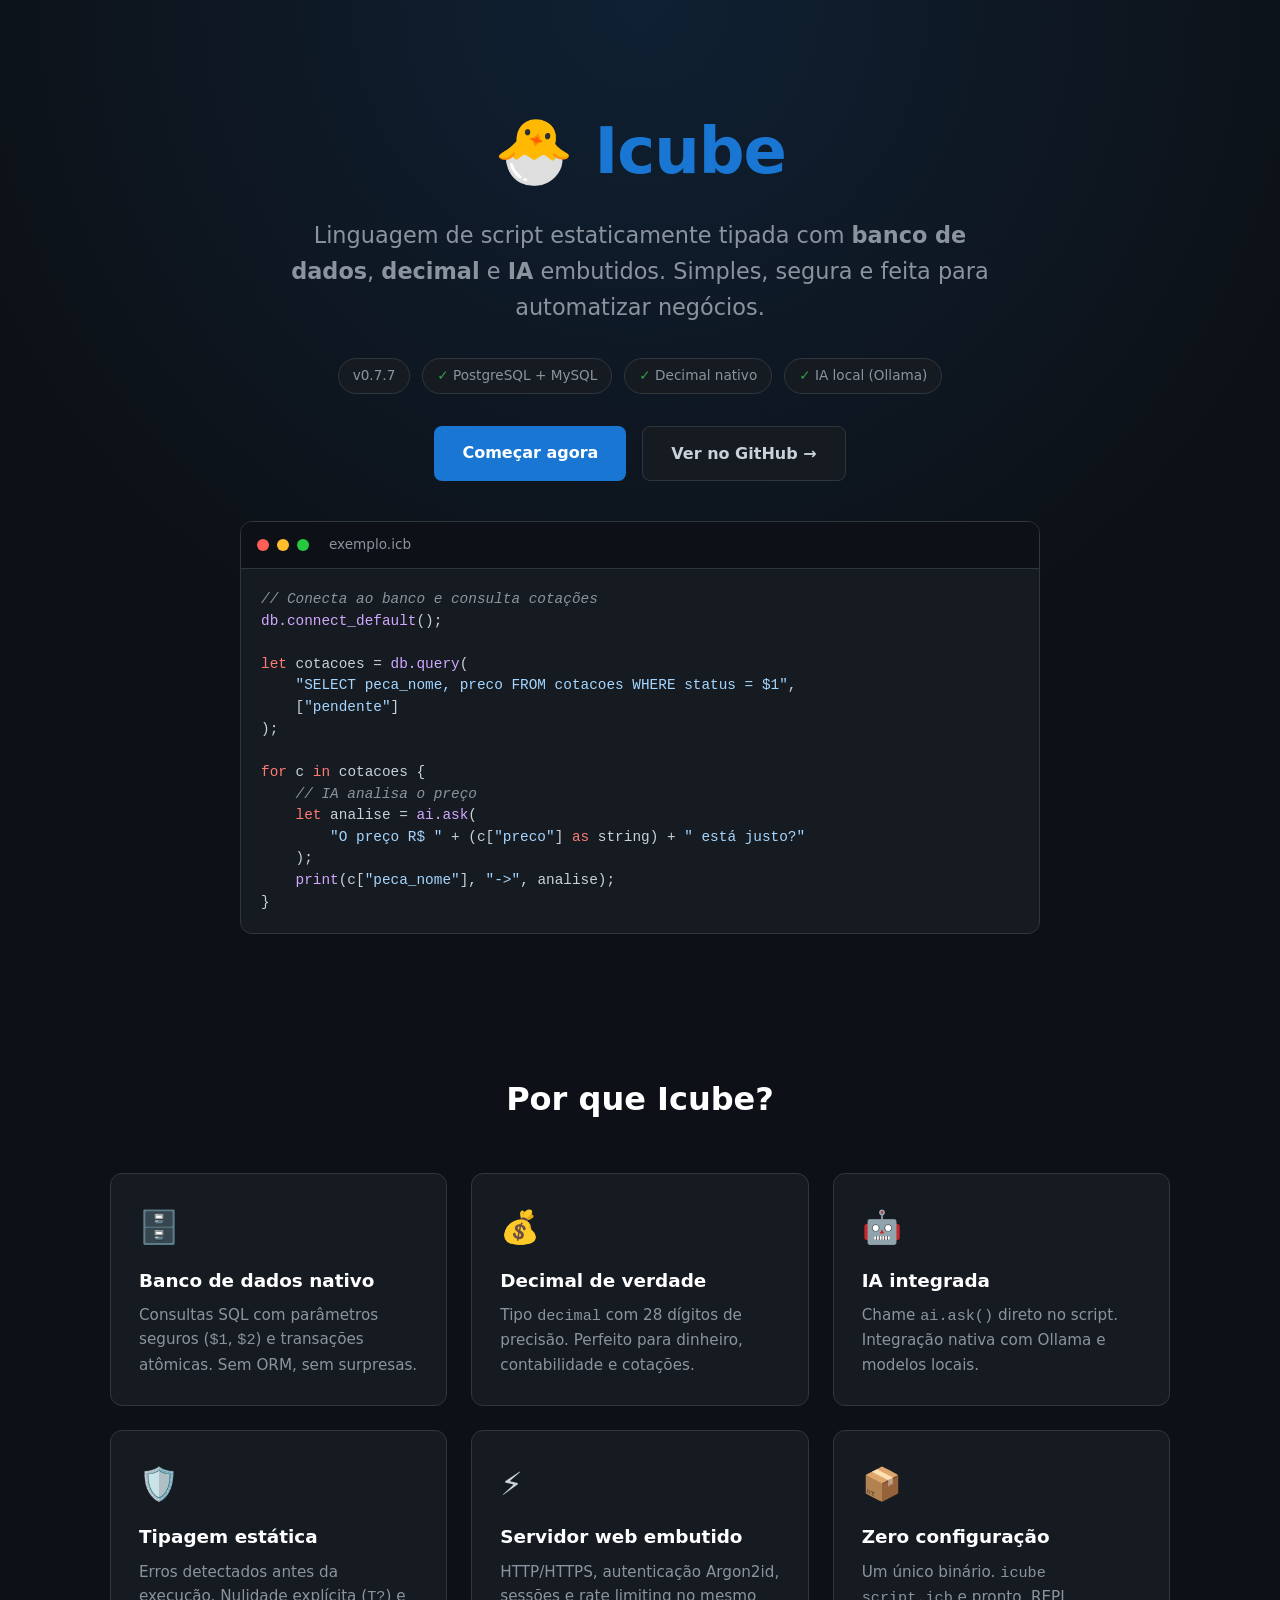
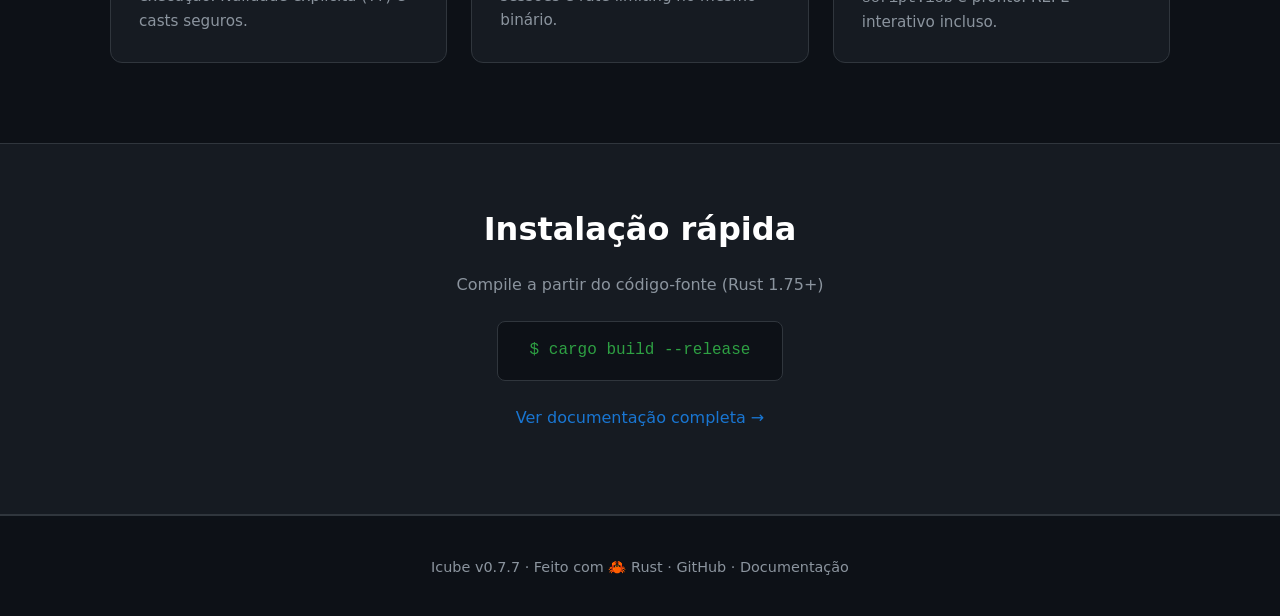
==== site/index.html @ 0ce7e650 "Primeira versão do Icube v0.7.7" ====
<!DOCTYPE html>
<html lang="pt-BR">
<head>
    <meta charset="UTF-8">
    <meta name="viewport" content="width=device-width, initial-scale=1.0">
    <title>Icube — Linguagem de script com banco de dados e IA</title>
    <meta name="description" content="Icube é uma linguagem de script estaticamente tipada com banco de dados, decimal e IA embutidos. Simples, segura e feita para automatizar negócios.">
    <style>
        :root {
            --primary: #1976d2;
            --primary-dark: #1565c0;
            --bg: #0d1117;
            --bg-card: #161b22;
            --text: #c9d1d9;
            --text-muted: #8b949e;
            --border: #30363d;
            --success: #2ea043;
        }
        * { margin: 0; padding: 0; box-sizing: border-box; }
        body {
            font-family: -apple-system, BlinkMacSystemFont, 'Segoe UI', system-ui, sans-serif;
            background: var(--bg);
            color: var(--text);
            line-height: 1.6;
        }
        a { color: var(--primary); text-decoration: none; }
        a:hover { text-decoration: underline; }

        .container { max-width: 1100px; margin: 0 auto; padding: 0 20px; }

        /* Hero */
        .hero {
            text-align: center;
            padding: 100px 20px 60px;
            background: radial-gradient(circle at 50% 0%, rgba(25, 118, 210, 0.15) 0%, transparent 60%);
        }
        .hero h1 {
            font-size: clamp(2.5rem, 6vw, 4rem);
            color: #fff;
            margin-bottom: 16px;
            letter-spacing: -1px;
        }
        .hero h1 span { color: var(--primary); }
        .hero .tagline {
            font-size: clamp(1.1rem, 2.5vw, 1.4rem);
            color: var(--text-muted);
            max-width: 700px;
            margin: 0 auto 32px;
        }
        .badges { display: flex; gap: 12px; justify-content: center; flex-wrap: wrap; margin-bottom: 32px; }
        .badge {
            background: var(--bg-card);
            border: 1px solid var(--border);
            padding: 6px 14px;
            border-radius: 20px;
            font-size: 0.85rem;
            color: var(--text-muted);
        }
        .badge strong { color: var(--success); }
        .cta-buttons { display: flex; gap: 16px; justify-content: center; flex-wrap: wrap; }
        .btn {
            display: inline-block;
            padding: 14px 28px;
            border-radius: 8px;
            font-weight: 600;
            font-size: 1rem;
            transition: transform 0.15s, background 0.15s;
        }
        .btn:hover { transform: translateY(-2px); text-decoration: none; }
        .btn-primary { background: var(--primary); color: #fff; }
        .btn-primary:hover { background: var(--primary-dark); }
        .btn-secondary { background: var(--bg-card); color: var(--text); border: 1px solid var(--border); }
        .btn-secondary:hover { background: #21262d; }

        /* Code block */
        .code-demo {
            max-width: 800px;
            margin: 40px auto 0;
            background: var(--bg-card);
            border: 1px solid var(--border);
            border-radius: 12px;
            overflow: hidden;
            text-align: left;
        }
        .code-header {
            display: flex;
            align-items: center;
            gap: 8px;
            padding: 12px 16px;
            background: #0d1117;
            border-bottom: 1px solid var(--border);
            font-size: 0.85rem;
            color: var(--text-muted);
        }
        .dot { width: 12px; height: 12px; border-radius: 50%; }
        .dot.red { background: #ff5f56; }
        .dot.yellow { background: #ffbd2e; }
        .dot.green { background: #27c93f; }
        pre {
            padding: 20px;
            overflow-x: auto;
            font-family: 'Consolas', 'Monaco', monospace;
            font-size: 0.9rem;
            line-height: 1.5;
        }
        .kw { color: #ff7b72; }
        .str { color: #a5d6ff; }
        .fn { color: #d2a8ff; }
        .num { color: #79c0ff; }
        .cm { color: #8b949e; font-style: italic; }

        /* Features */
        .features { padding: 80px 20px; }
        .features h2 { text-align: center; font-size: 2rem; color: #fff; margin-bottom: 48px; }
        .grid { display: grid; grid-template-columns: repeat(auto-fit, minmax(280px, 1fr)); gap: 24px; }
        .card {
            background: var(--bg-card);
            border: 1px solid var(--border);
            border-radius: 12px;
            padding: 28px;
            transition: border-color 0.2s;
        }
        .card:hover { border-color: var(--primary); }
        .card .icon { font-size: 2rem; margin-bottom: 12px; }
        .card h3 { color: #fff; font-size: 1.15rem; margin-bottom: 8px; }
        .card p { color: var(--text-muted); font-size: 0.95rem; }

        /* Install */
        .install { padding: 60px 20px; text-align: center; background: var(--bg-card); border-top: 1px solid var(--border); border-bottom: 1px solid var(--border); }
        .install h2 { font-size: 2rem; color: #fff; margin-bottom: 16px; }
        .install p { color: var(--text-muted); margin-bottom: 24px; }
        .install-code {
            display: inline-block;
            background: var(--bg);
            border: 1px solid var(--border);
            border-radius: 8px;
            padding: 16px 32px;
            font-family: 'Consolas', monospace;
            font-size: 1rem;
            color: var(--success);
        }

        /* Footer */
        footer {
            padding: 40px 20px;
            text-align: center;
            color: var(--text-muted);
            font-size: 0.9rem;
            border-top: 1px solid var(--border);
        }
        footer a { color: var(--text-muted); }
        footer a:hover { color: var(--primary); }
    </style>
</head>
<body>

    <!-- HERO -->
    <section class="hero">
        <div class="container">
            <h1>🐣 <span>Icube</span></h1>
            <p class="tagline">
                Linguagem de script estaticamente tipada com <strong>banco de dados</strong>, 
                <strong>decimal</strong> e <strong>IA</strong> embutidos.
                Simples, segura e feita para automatizar negócios.
            </p>
            <div class="badges">
                <span class="badge">v0.7.7</span>
                <span class="badge"><strong>✓</strong> PostgreSQL + MySQL</span>
                <span class="badge"><strong>✓</strong> Decimal nativo</span>
                <span class="badge"><strong>✓</strong> IA local (Ollama)</span>
            </div>
            <div class="cta-buttons">
                <a href="#instalacao" class="btn btn-primary">Começar agora</a>
                <a href="https://github.com/SEU_USUARIO/icube" class="btn btn-secondary" target="_blank" rel="noopener">Ver no GitHub →</a>
            </div>

            <!-- Demo de código -->
            <div class="code-demo">
                <div class="code-header">
                    <span class="dot red"></span>
                    <span class="dot yellow"></span>
                    <span class="dot green"></span>
                    <span style="margin-left: 12px;">exemplo.icb</span>
                </div>
                <pre><code><span class="cm">// Conecta ao banco e consulta cotações</span>
<span class="fn">db.connect_default</span>();

<span class="kw">let</span> cotacoes = <span class="fn">db.query</span>(
    <span class="str">"SELECT peca_nome, preco FROM cotacoes WHERE status = $1"</span>,
    [<span class="str">"pendente"</span>]
);

<span class="kw">for</span> c <span class="kw">in</span> cotacoes {
    <span class="cm">// IA analisa o preço</span>
    <span class="kw">let</span> analise = <span class="fn">ai.ask</span>(
        <span class="str">"O preço R$ "</span> + (c[<span class="str">"preco"</span>] <span class="kw">as</span> string) + <span class="str">" está justo?"</span>
    );
    <span class="fn">print</span>(c[<span class="str">"peca_nome"</span>], <span class="str">"-&gt;"</span>, analise);
}</code></pre>
            </div>
        </div>
    </section>

    <!-- FEATURES -->
    <section class="features">
        <div class="container">
            <h2>Por que Icube?</h2>
            <div class="grid">
                <div class="card">
                    <div class="icon">🗄️</div>
                    <h3>Banco de dados nativo</h3>
                    <p>Consultas SQL com parâmetros seguros (<code>$1</code>, <code>$2</code>) e transações atômicas. Sem ORM, sem surpresas.</p>
                </div>
                <div class="card">
                    <div class="icon">💰</div>
                    <h3>Decimal de verdade</h3>
                    <p>Tipo <code>decimal</code> com 28 dígitos de precisão. Perfeito para dinheiro, contabilidade e cotações.</p>
                </div>
                <div class="card">
                    <div class="icon">🤖</div>
                    <h3>IA integrada</h3>
                    <p>Chame <code>ai.ask()</code> direto no script. Integração nativa com Ollama e modelos locais.</p>
                </div>
                <div class="card">
                    <div class="icon">🛡️</div>
                    <h3>Tipagem estática</h3>
                    <p>Erros detectados antes da execução. Nulidade explícita (<code>T?</code>) e casts seguros.</p>
                </div>
                <div class="card">
                    <div class="icon">⚡</div>
                    <h3>Servidor web embutido</h3>
                    <p>HTTP/HTTPS, autenticação Argon2id, sessões e rate limiting no mesmo binário.</p>
                </div>
                <div class="card">
                    <div class="icon">📦</div>
                    <h3>Zero configuração</h3>
                    <p>Um único binário. <code>icube script.icb</code> e pronto. REPL interativo incluso.</p>
                </div>
            </div>
        </div>
    </section>

    <!-- INSTALAÇÃO -->
    <section class="install" id="instalacao">
        <div class="container">
            <h2>Instalação rápida</h2>
            <p>Compile a partir do código-fonte (Rust 1.75+)</p>
            <div class="install-code">$ cargo build --release</div>
            <p style="margin-top: 24px;">
                <a href="https://github.com/SEU_USUARIO/icube#readme" target="_blank" rel="noopener">Ver documentação completa →</a>
            </p>
        </div>
    </section>

    <!-- FOOTER -->
    <footer>
        <div class="container">
            <p>
                Icube v0.7.7 · Feito com 🦀 Rust ·
                <a href="https://github.com/SEU_USUARIO/icube" target="_blank" rel="noopener">GitHub</a> ·
                <a href="https://github.com/SEU_USUARIO/icube/blob/main/DOCS.md" target="_blank" rel="noopener">Documentação</a>
            </p>
        </div>
    </footer>

</body>
</html>
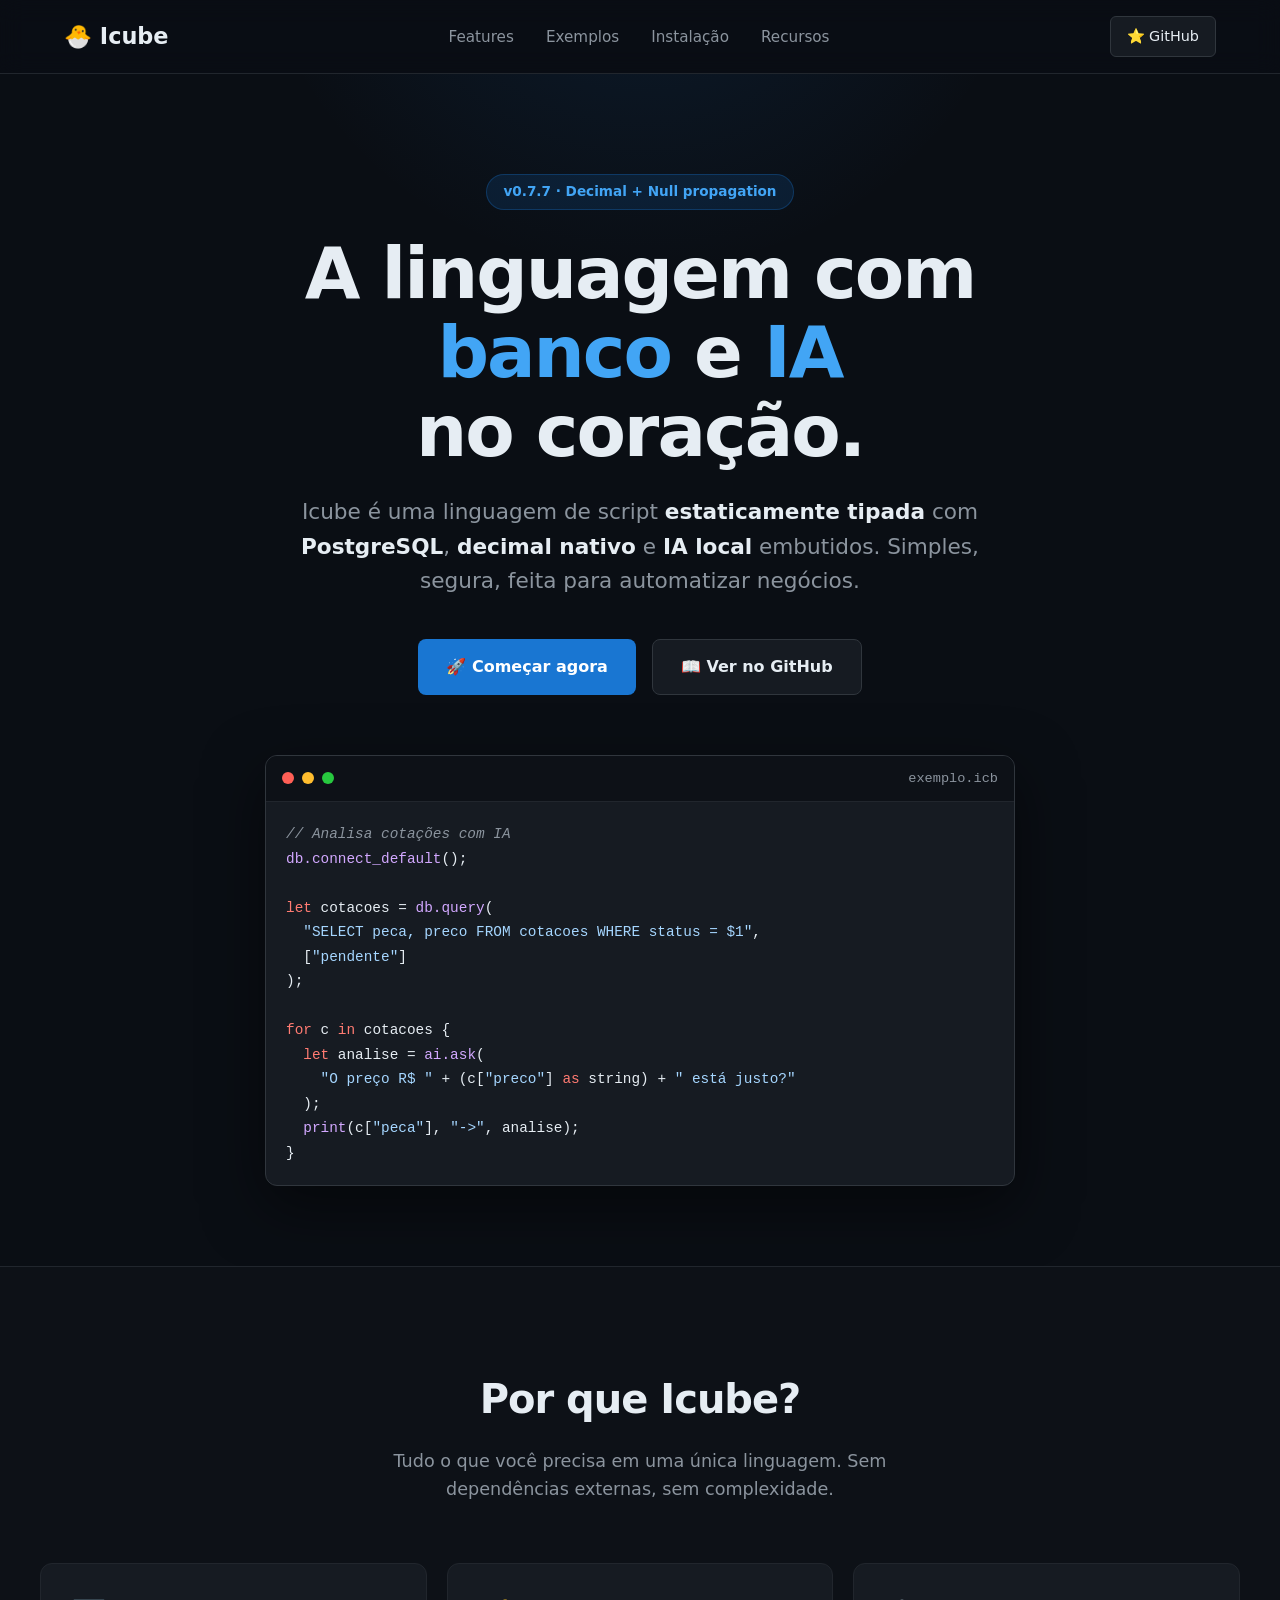
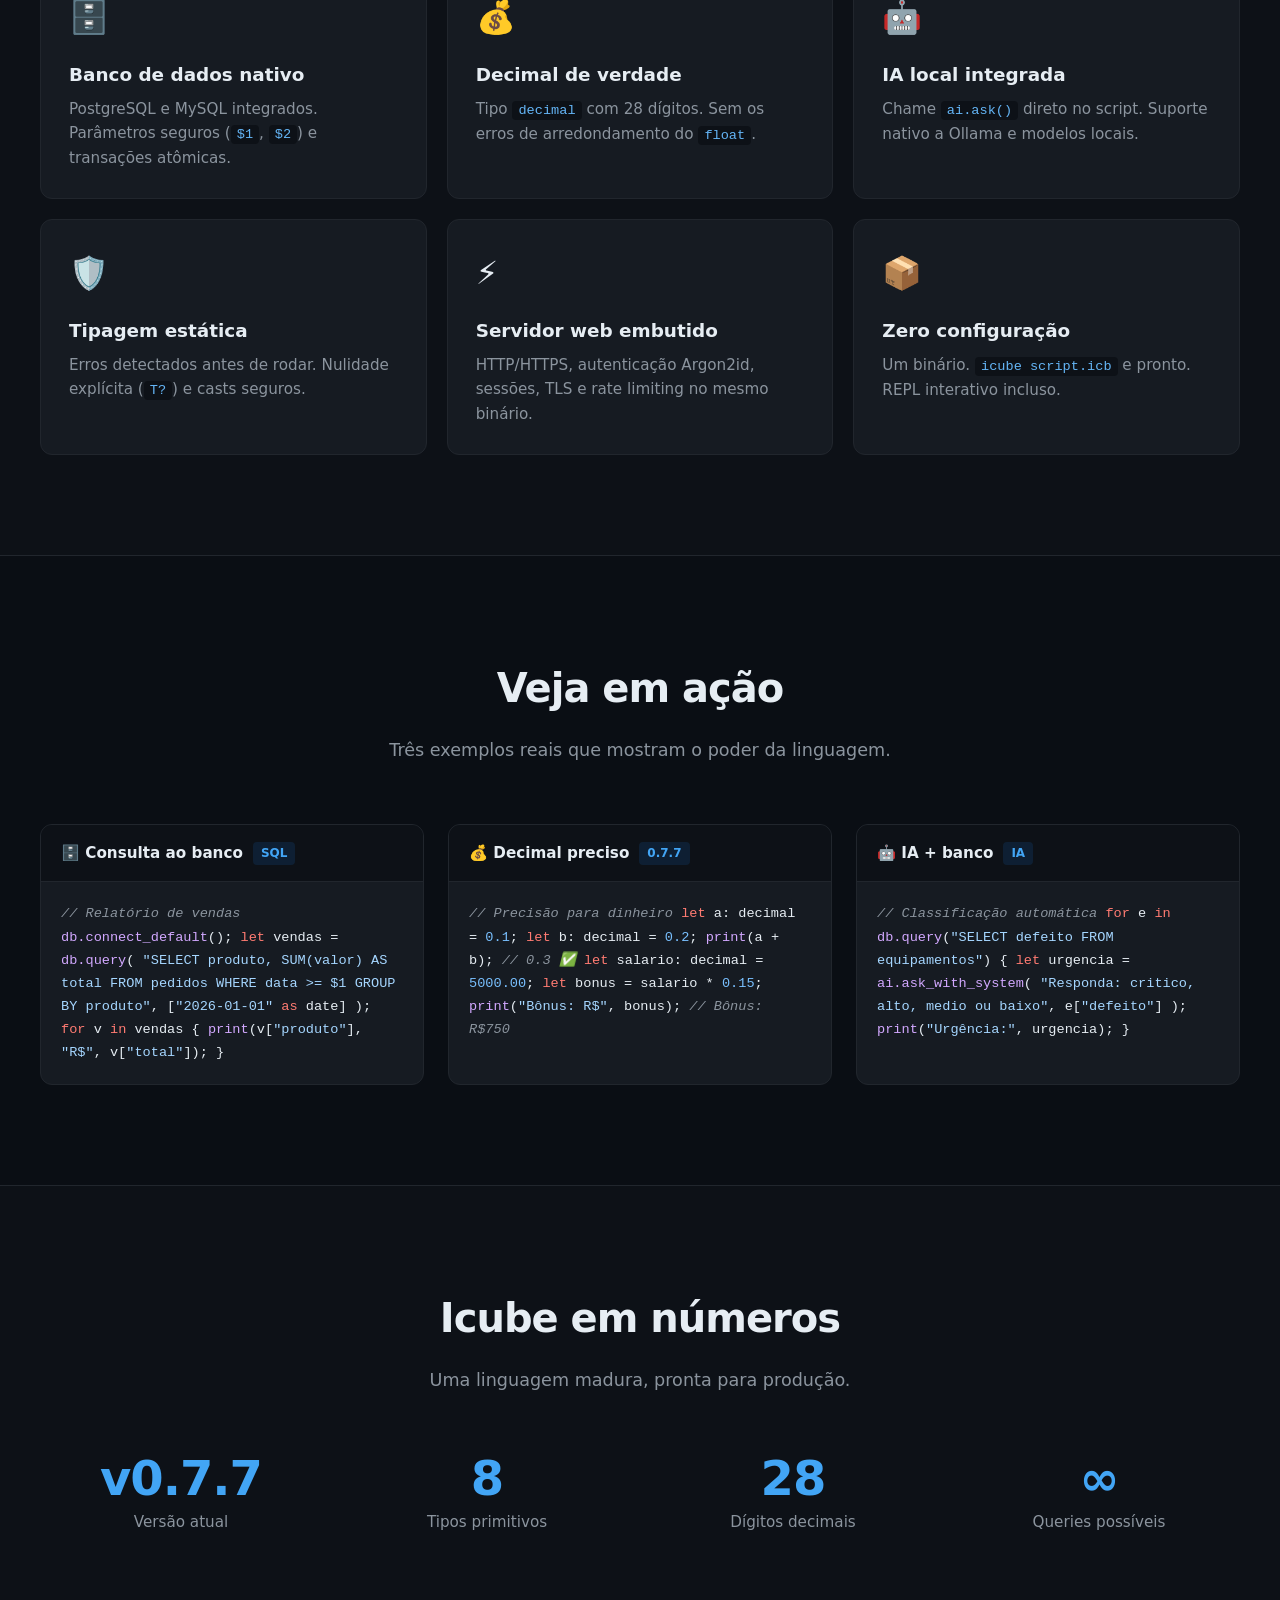
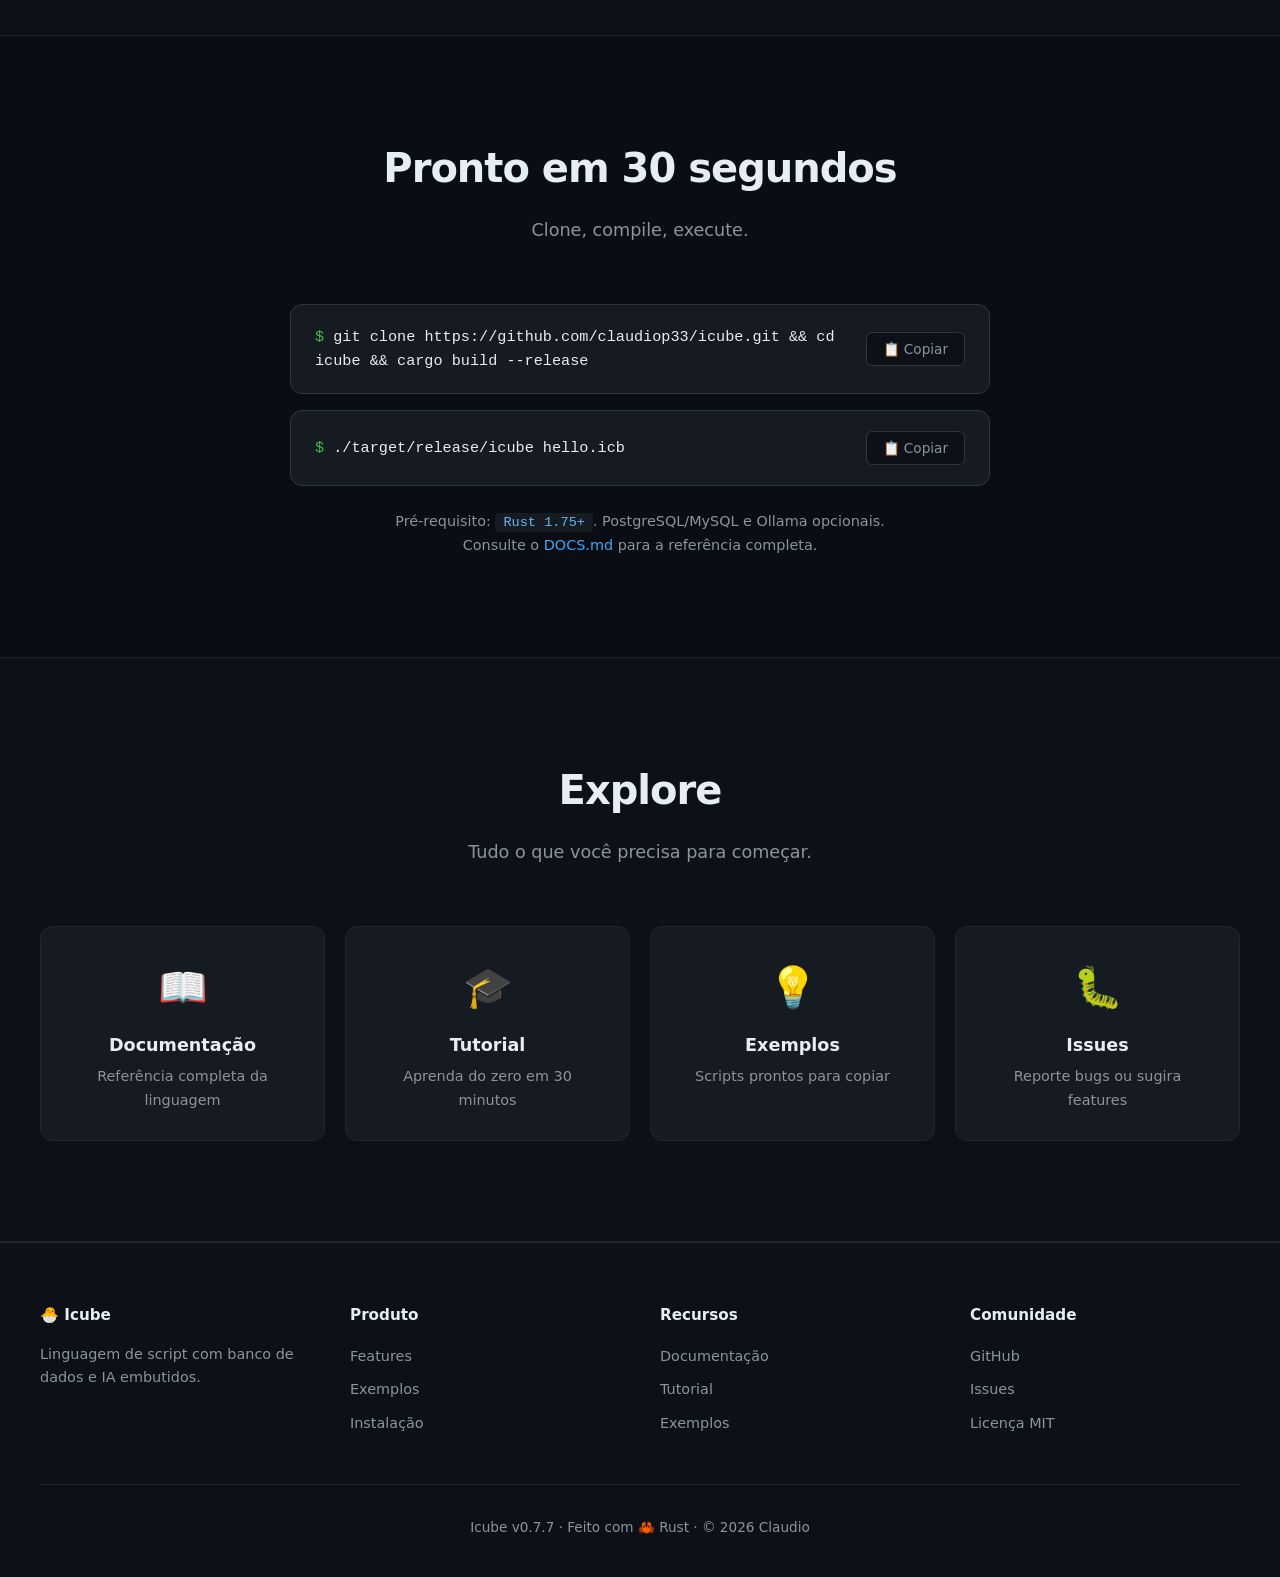
==== commit 82285f5b: "Adiciona CONTRIBUTING.md e atualiza landing page" ====
--- a/site/index.html
+++ b/site/index.html
@@ -5,263 +5,763 @@
     <meta name="viewport" content="width=device-width, initial-scale=1.0">
     <title>Icube — Linguagem de script com banco de dados e IA</title>
     <meta name="description" content="Icube é uma linguagem de script estaticamente tipada com banco de dados, decimal e IA embutidos. Simples, segura e feita para automatizar negócios.">
+    <link rel="icon" href="data:image/svg+xml,<svg xmlns='http://www.w3.org/2000/svg' viewBox='0 0 100 100'><text y='.9em' font-size='90'>🐣</text></svg>">
     <style>
         :root {
             --primary: #1976d2;
-            --primary-dark: #1565c0;
-            --bg: #0d1117;
+            --primary-light: #42a5f5;
+            --primary-dark: #0d47a1;
+            --accent: #64b5f6;
+            --bg: #0a0e14;
+            --bg-alt: #0d1117;
             --bg-card: #161b22;
-            --text: #c9d1d9;
+            --bg-card-hover: #1c2128;
+            --text: #e6edf3;
             --text-muted: #8b949e;
-            --border: #30363d;
-            --success: #2ea043;
+            --border: #21262d;
+            --border-strong: #30363d;
+            --success: #3fb950;
+            --warning: #d29922;
+            --danger: #f85149;
+            --code-bg: #0d1117;
+            --font-mono: 'JetBrains Mono', 'Fira Code', 'Consolas', 'Monaco', monospace;
         }
         * { margin: 0; padding: 0; box-sizing: border-box; }
+        html { scroll-behavior: smooth; scroll-padding-top: 80px; }
         body {
             font-family: -apple-system, BlinkMacSystemFont, 'Segoe UI', system-ui, sans-serif;
             background: var(--bg);
             color: var(--text);
             line-height: 1.6;
-        }
-        a { color: var(--primary); text-decoration: none; }
-        a:hover { text-decoration: underline; }
-
-        .container { max-width: 1100px; margin: 0 auto; padding: 0 20px; }
-
-        /* Hero */
+            -webkit-font-smoothing: antialiased;
+        }
+        a { color: var(--primary-light); text-decoration: none; transition: color 0.2s; }
+        a:hover { color: var(--accent); }
+
+        /* NAV */
+        nav {
+            position: sticky;
+            top: 0;
+            z-index: 100;
+            background: rgba(10, 14, 20, 0.85);
+            backdrop-filter: blur(12px);
+            border-bottom: 1px solid var(--border);
+            padding: 16px 0;
+        }
+        nav .nav-inner {
+            max-width: 1200px;
+            margin: 0 auto;
+            padding: 0 24px;
+            display: flex;
+            justify-content: space-between;
+            align-items: center;
+        }
+        nav .logo {
+            font-size: 1.4rem;
+            font-weight: 700;
+            color: var(--text);
+            display: flex;
+            align-items: center;
+            gap: 8px;
+        }
+        nav .logo:hover { color: var(--primary-light); text-decoration: none; }
+        nav ul { display: flex; gap: 32px; list-style: none; }
+        nav ul a { color: var(--text-muted); font-size: 0.95rem; }
+        nav ul a:hover { color: var(--text); text-decoration: none; }
+        .btn-github {
+            background: var(--bg-card);
+            border: 1px solid var(--border-strong);
+            padding: 8px 16px;
+            border-radius: 6px;
+            color: var(--text) !important;
+            font-size: 0.9rem;
+            font-weight: 500;
+            display: inline-flex;
+            align-items: center;
+            gap: 6px;
+        }
+        .btn-github:hover { background: var(--bg-card-hover); text-decoration: none; }
+
+        /* HERO */
         .hero {
+            padding: 100px 24px 80px;
             text-align: center;
-            padding: 100px 20px 60px;
-            background: radial-gradient(circle at 50% 0%, rgba(25, 118, 210, 0.15) 0%, transparent 60%);
+            position: relative;
+            overflow: hidden;
+        }
+        .hero::before {
+            content: '';
+            position: absolute;
+            top: -50%;
+            left: 50%;
+            transform: translateX(-50%);
+            width: 800px;
+            height: 800px;
+            background: radial-gradient(circle, rgba(25, 118, 210, 0.15) 0%, transparent 70%);
+            pointer-events: none;
+        }
+        .hero-inner {
+            max-width: 900px;
+            margin: 0 auto;
+            position: relative;
+            z-index: 1;
+        }
+        .hero-tag {
+            display: inline-block;
+            background: rgba(25, 118, 210, 0.15);
+            border: 1px solid rgba(25, 118, 210, 0.3);
+            color: var(--primary-light);
+            padding: 6px 16px;
+            border-radius: 20px;
+            font-size: 0.85rem;
+            font-weight: 600;
+            margin-bottom: 24px;
         }
         .hero h1 {
-            font-size: clamp(2.5rem, 6vw, 4rem);
-            color: #fff;
-            margin-bottom: 16px;
-            letter-spacing: -1px;
-        }
-        .hero h1 span { color: var(--primary); }
-        .hero .tagline {
-            font-size: clamp(1.1rem, 2.5vw, 1.4rem);
+            font-size: clamp(2.5rem, 7vw, 4.5rem);
+            font-weight: 800;
+            line-height: 1.1;
+            margin-bottom: 24px;
+            letter-spacing: -2px;
+        }
+        .hero h1 .accent { color: var(--primary-light); }
+        .hero .subtitle {
+            font-size: clamp(1.1rem, 2.5vw, 1.35rem);
             color: var(--text-muted);
             max-width: 700px;
-            margin: 0 auto 32px;
-        }
-        .badges { display: flex; gap: 12px; justify-content: center; flex-wrap: wrap; margin-bottom: 32px; }
-        .badge {
-            background: var(--bg-card);
-            border: 1px solid var(--border);
-            padding: 6px 14px;
-            border-radius: 20px;
-            font-size: 0.85rem;
-            color: var(--text-muted);
-        }
-        .badge strong { color: var(--success); }
-        .cta-buttons { display: flex; gap: 16px; justify-content: center; flex-wrap: wrap; }
+            margin: 0 auto 40px;
+        }
+        .hero .subtitle strong { color: var(--text); font-weight: 600; }
+        .hero-buttons {
+            display: flex;
+            gap: 16px;
+            justify-content: center;
+            flex-wrap: wrap;
+            margin-bottom: 60px;
+        }
         .btn {
-            display: inline-block;
+            display: inline-flex;
+            align-items: center;
+            gap: 8px;
             padding: 14px 28px;
             border-radius: 8px;
             font-weight: 600;
             font-size: 1rem;
-            transition: transform 0.15s, background 0.15s;
+            transition: all 0.2s;
+            border: none;
+            cursor: pointer;
+            font-family: inherit;
         }
         .btn:hover { transform: translateY(-2px); text-decoration: none; }
-        .btn-primary { background: var(--primary); color: #fff; }
-        .btn-primary:hover { background: var(--primary-dark); }
-        .btn-secondary { background: var(--bg-card); color: var(--text); border: 1px solid var(--border); }
-        .btn-secondary:hover { background: #21262d; }
-
-        /* Code block */
-        .code-demo {
-            max-width: 800px;
-            margin: 40px auto 0;
+        .btn-primary { background: var(--primary); color: white; }
+        .btn-primary:hover { background: var(--primary-dark); box-shadow: 0 8px 24px rgba(25, 118, 210, 0.4); }
+        .btn-secondary { background: var(--bg-card); color: var(--text); border: 1px solid var(--border-strong); }
+        .btn-secondary:hover { background: var(--bg-card-hover); border-color: var(--text-muted); }
+
+        /* TERMINAL */
+        .terminal {
+            max-width: 750px;
+            margin: 0 auto;
+            background: var(--bg-card);
+            border: 1px solid var(--border-strong);
+            border-radius: 12px;
+            overflow: hidden;
+            box-shadow: 0 20px 60px rgba(0, 0, 0, 0.5);
+            text-align: left;
+        }
+        .terminal-header {
+            display: flex;
+            align-items: center;
+            gap: 8px;
+            padding: 12px 16px;
+            background: var(--bg-alt);
+            border-bottom: 1px solid var(--border);
+        }
+        .terminal-dot { width: 12px; height: 12px; border-radius: 50%; }
+        .dot-red { background: #ff5f56; }
+        .dot-yellow { background: #ffbd2e; }
+        .dot-green { background: #27c93f; }
+        .terminal-title {
+            margin-left: auto;
+            font-family: var(--font-mono);
+            font-size: 0.85rem;
+            color: var(--text-muted);
+        }
+        .terminal-body {
+            padding: 20px;
+            font-family: var(--font-mono);
+            font-size: 0.9rem;
+            line-height: 1.7;
+        }
+        .t-prompt { color: var(--success); }
+        .t-cmd { color: var(--text); }
+        .t-comment { color: var(--text-muted); font-style: italic; }
+        .t-keyword { color: #ff7b72; }
+        .t-string { color: #a5d6ff; }
+        .t-fn { color: #d2a8ff; }
+        .t-num { color: #79c0ff; }
+        .t-output { color: var(--text-muted); display: block; margin: 4px 0 12px; }
+
+        /* SECTIONS */
+        section { padding: 100px 24px; }
+        section.alt { background: var(--bg-alt); border-top: 1px solid var(--border); border-bottom: 1px solid var(--border); }
+        .container { max-width: 1200px; margin: 0 auto; }
+        .section-title {
+            text-align: center;
+            font-size: clamp(1.8rem, 4vw, 2.5rem);
+            font-weight: 700;
+            margin-bottom: 16px;
+            letter-spacing: -1px;
+        }
+        .section-subtitle {
+            text-align: center;
+            color: var(--text-muted);
+            font-size: 1.1rem;
+            max-width: 600px;
+            margin: 0 auto 60px;
+        }
+
+        /* FEATURES */
+        .features-grid {
+            display: grid;
+            grid-template-columns: repeat(auto-fit, minmax(300px, 1fr));
+            gap: 20px;
+        }
+        .feature {
+            background: var(--bg-card);
+            border: 1px solid var(--border);
+            border-radius: 12px;
+            padding: 28px;
+            transition: all 0.2s;
+        }
+        .feature:hover {
+            border-color: var(--primary);
+            transform: translateY(-4px);
+            box-shadow: 0 8px 24px rgba(25, 118, 210, 0.15);
+        }
+        .feature-icon {
+            font-size: 2rem;
+            margin-bottom: 16px;
+            display: block;
+        }
+        .feature h3 {
+            font-size: 1.15rem;
+            margin-bottom: 8px;
+            color: var(--text);
+        }
+        .feature p { color: var(--text-muted); font-size: 0.95rem; line-height: 1.6; }
+        .feature code {
+            background: var(--bg-alt);
+            padding: 2px 6px;
+            border-radius: 4px;
+            font-family: var(--font-mono);
+            font-size: 0.85rem;
+            color: var(--accent);
+        }
+
+        /* CODE EXAMPLES */
+        .examples-grid {
+            display: grid;
+            grid-template-columns: repeat(auto-fit, minmax(340px, 1fr));
+            gap: 24px;
+        }
+        .example {
             background: var(--bg-card);
             border: 1px solid var(--border);
             border-radius: 12px;
             overflow: hidden;
-            text-align: left;
-        }
-        .code-header {
+            transition: border-color 0.2s;
+        }
+        .example:hover { border-color: var(--border-strong); }
+        .example-header {
+            padding: 16px 20px;
+            background: var(--bg-alt);
+            border-bottom: 1px solid var(--border);
             display: flex;
             align-items: center;
-            gap: 8px;
-            padding: 12px 16px;
-            background: #0d1117;
-            border-bottom: 1px solid var(--border);
+            gap: 10px;
+        }
+        .example-title { font-weight: 600; font-size: 0.95rem; color: var(--text); }
+        .example-badge {
+            background: rgba(25, 118, 210, 0.15);
+            color: var(--primary-light);
+            font-size: 0.75rem;
+            padding: 2px 8px;
+            border-radius: 4px;
+            font-weight: 600;
+        }
+        .example-body {
+            padding: 20px;
+            font-family: var(--font-mono);
             font-size: 0.85rem;
+            line-height: 1.7;
+            overflow-x: auto;
+            color: var(--text);
+        }
+
+        /* INSTALL */
+        .install-block {
+            max-width: 700px;
+            margin: 0 auto;
+            text-align: center;
+        }
+        .install-code-wrap {
+            background: var(--bg-card);
+            border: 1px solid var(--border-strong);
+            border-radius: 12px;
+            padding: 20px 24px;
+            display: flex;
+            align-items: center;
+            gap: 16px;
+            margin-bottom: 16px;
+            position: relative;
+        }
+        .install-code {
+            flex: 1;
+            font-family: var(--font-mono);
+            font-size: 0.95rem;
+            color: var(--text);
+            text-align: left;
+        }
+        .install-code .prompt { color: var(--success); user-select: none; }
+        .btn-copy {
+            background: var(--bg-alt);
+            border: 1px solid var(--border-strong);
             color: var(--text-muted);
-        }
-        .dot { width: 12px; height: 12px; border-radius: 50%; }
-        .dot.red { background: #ff5f56; }
-        .dot.yellow { background: #ffbd2e; }
-        .dot.green { background: #27c93f; }
-        pre {
-            padding: 20px;
-            overflow-x: auto;
-            font-family: 'Consolas', 'Monaco', monospace;
+            padding: 8px 16px;
+            border-radius: 6px;
+            cursor: pointer;
+            font-size: 0.85rem;
+            font-family: inherit;
+            transition: all 0.2s;
+            white-space: nowrap;
+        }
+        .btn-copy:hover { background: var(--bg-card-hover); color: var(--text); }
+        .btn-copy.copied { background: var(--success); color: white; border-color: var(--success); }
+        .install-alt {
+            color: var(--text-muted);
             font-size: 0.9rem;
-            line-height: 1.5;
-        }
-        .kw { color: #ff7b72; }
-        .str { color: #a5d6ff; }
-        .fn { color: #d2a8ff; }
-        .num { color: #79c0ff; }
-        .cm { color: #8b949e; font-style: italic; }
-
-        /* Features */
-        .features { padding: 80px 20px; }
-        .features h2 { text-align: center; font-size: 2rem; color: #fff; margin-bottom: 48px; }
-        .grid { display: grid; grid-template-columns: repeat(auto-fit, minmax(280px, 1fr)); gap: 24px; }
-        .card {
+            margin-top: 24px;
+        }
+        .install-alt code {
+            background: var(--bg-card);
+            padding: 2px 8px;
+            border-radius: 4px;
+            font-family: var(--font-mono);
+            font-size: 0.85rem;
+            color: var(--accent);
+        }
+
+        /* RESOURCES */
+        .resources-grid {
+            display: grid;
+            grid-template-columns: repeat(auto-fit, minmax(240px, 1fr));
+            gap: 20px;
+        }
+        .resource {
+            display: block;
             background: var(--bg-card);
             border: 1px solid var(--border);
             border-radius: 12px;
             padding: 28px;
-            transition: border-color 0.2s;
-        }
-        .card:hover { border-color: var(--primary); }
-        .card .icon { font-size: 2rem; margin-bottom: 12px; }
-        .card h3 { color: #fff; font-size: 1.15rem; margin-bottom: 8px; }
-        .card p { color: var(--text-muted); font-size: 0.95rem; }
-
-        /* Install */
-        .install { padding: 60px 20px; text-align: center; background: var(--bg-card); border-top: 1px solid var(--border); border-bottom: 1px solid var(--border); }
-        .install h2 { font-size: 2rem; color: #fff; margin-bottom: 16px; }
-        .install p { color: var(--text-muted); margin-bottom: 24px; }
-        .install-code {
-            display: inline-block;
-            background: var(--bg);
-            border: 1px solid var(--border);
-            border-radius: 8px;
-            padding: 16px 32px;
-            font-family: 'Consolas', monospace;
-            font-size: 1rem;
-            color: var(--success);
-        }
-
-        /* Footer */
+            text-align: center;
+            transition: all 0.2s;
+            text-decoration: none;
+            color: var(--text);
+        }
+        .resource:hover {
+            border-color: var(--primary);
+            transform: translateY(-4px);
+            text-decoration: none;
+            color: var(--text);
+        }
+        .resource-icon { font-size: 2.5rem; margin-bottom: 12px; }
+        .resource h3 { font-size: 1.1rem; margin-bottom: 6px; }
+        .resource p { font-size: 0.9rem; color: var(--text-muted); }
+
+        /* STATS */
+        .stats-grid {
+            display: grid;
+            grid-template-columns: repeat(auto-fit, minmax(200px, 1fr));
+            gap: 24px;
+            text-align: center;
+        }
+        .stat-number {
+            font-size: clamp(2rem, 5vw, 3rem);
+            font-weight: 800;
+            color: var(--primary-light);
+            line-height: 1;
+            margin-bottom: 8px;
+            letter-spacing: -1px;
+        }
+        .stat-label { color: var(--text-muted); font-size: 0.95rem; }
+
+        /* FOOTER */
         footer {
-            padding: 40px 20px;
+            padding: 60px 24px 40px;
+            border-top: 1px solid var(--border);
+            background: var(--bg-alt);
+        }
+        .footer-inner {
+            max-width: 1200px;
+            margin: 0 auto;
+            display: grid;
+            grid-template-columns: repeat(auto-fit, minmax(200px, 1fr));
+            gap: 40px;
+            margin-bottom: 40px;
+        }
+        .footer-col h4 {
+            color: var(--text);
+            font-size: 0.95rem;
+            margin-bottom: 16px;
+            font-weight: 600;
+        }
+        .footer-col ul { list-style: none; }
+        .footer-col ul li { margin-bottom: 8px; }
+        .footer-col ul a { color: var(--text-muted); font-size: 0.9rem; }
+        .footer-col ul a:hover { color: var(--primary-light); }
+        .footer-bottom {
+            max-width: 1200px;
+            margin: 0 auto;
+            padding-top: 32px;
+            border-top: 1px solid var(--border);
             text-align: center;
             color: var(--text-muted);
-            font-size: 0.9rem;
-            border-top: 1px solid var(--border);
-        }
-        footer a { color: var(--text-muted); }
-        footer a:hover { color: var(--primary); }
+            font-size: 0.85rem;
+        }
+
+        /* RESPONSIVE */
+        @media (max-width: 768px) {
+            nav ul { display: none; }
+            .hero { padding: 60px 20px 40px; }
+            section { padding: 60px 20px; }
+            .hero-buttons { flex-direction: column; align-items: stretch; }
+            .hero-buttons .btn { justify-content: center; }
+            .install-code-wrap { flex-direction: column; align-items: stretch; }
+        }
     </style>
 </head>
 <body>
 
-    <!-- HERO -->
-    <section class="hero">
-        <div class="container">
-            <h1>🐣 <span>Icube</span></h1>
-            <p class="tagline">
-                Linguagem de script estaticamente tipada com <strong>banco de dados</strong>, 
-                <strong>decimal</strong> e <strong>IA</strong> embutidos.
-                Simples, segura e feita para automatizar negócios.
+<!-- NAV -->
+<nav>
+    <div class="nav-inner">
+        <a href="#" class="logo">🐣 Icube</a>
+        <ul>
+            <li><a href="#features">Features</a></li>
+            <li><a href="#exemplos">Exemplos</a></li>
+            <li><a href="#instalacao">Instalação</a></li>
+            <li><a href="#recursos">Recursos</a></li>
+        </ul>
+        <a href="https://github.com/claudiop33/icube" class="btn-github" target="_blank" rel="noopener">
+            ⭐ GitHub
+        </a>
+    </div>
+</nav>
+
+<!-- HERO -->
+<section class="hero">
+    <div class="hero-inner">
+        <span class="hero-tag">v0.7.7 · Decimal + Null propagation</span>
+        <h1>
+            A linguagem com <span class="accent">banco</span> e <span class="accent">IA</span><br>
+            no coração.
+        </h1>
+        <p class="subtitle">
+            Icube é uma linguagem de script <strong>estaticamente tipada</strong> com
+            <strong>PostgreSQL</strong>, <strong>decimal nativo</strong> e
+            <strong>IA local</strong> embutidos. Simples, segura, feita para automatizar negócios.
+        </p>
+        <div class="hero-buttons">
+            <a href="#instalacao" class="btn btn-primary">🚀 Começar agora</a>
+            <a href="https://github.com/claudiop33/icube" class="btn btn-secondary" target="_blank" rel="noopener">
+                📖 Ver no GitHub
+            </a>
+        </div>
+
+        <!-- Terminal -->
+        <div class="terminal">
+            <div class="terminal-header">
+                <span class="terminal-dot dot-red"></span>
+                <span class="terminal-dot dot-yellow"></span>
+                <span class="terminal-dot dot-green"></span>
+                <span class="terminal-title">exemplo.icb</span>
+            </div>
+            <div class="terminal-body">
+                <span class="t-comment">// Analisa cotações com IA</span><br>
+                <span class="t-fn">db.connect_default</span>();<br>
+                <br>
+                <span class="t-keyword">let</span> cotacoes = <span class="t-fn">db.query</span>(<br>
+                &nbsp;&nbsp;<span class="t-string">"SELECT peca, preco FROM cotacoes WHERE status = $1"</span>,<br>
+                &nbsp;&nbsp;[<span class="t-string">"pendente"</span>]<br>
+                );<br>
+                <br>
+                <span class="t-keyword">for</span> c <span class="t-keyword">in</span> cotacoes {<br>
+                &nbsp;&nbsp;<span class="t-keyword">let</span> analise = <span class="t-fn">ai.ask</span>(<br>
+                &nbsp;&nbsp;&nbsp;&nbsp;<span class="t-string">"O preço R$ "</span> + (c[<span class="t-string">"preco"</span>] <span class="t-keyword">as</span> string) + <span class="t-string">" está justo?"</span><br>
+                &nbsp;&nbsp;);<br>
+                &nbsp;&nbsp;<span class="t-fn">print</span>(c[<span class="t-string">"peca"</span>], <span class="t-string">"-&gt;"</span>, analise);<br>
+                }
+            </div>
+        </div>
+    </div>
+</section>
+
+<!-- FEATURES -->
+<section class="alt" id="features">
+    <div class="container">
+        <h2 class="section-title">Por que Icube?</h2>
+        <p class="section-subtitle">Tudo o que você precisa em uma única linguagem. Sem dependências externas, sem complexidade.</p>
+
+        <div class="features-grid">
+            <div class="feature">
+                <span class="feature-icon">🗄️</span>
+                <h3>Banco de dados nativo</h3>
+                <p>PostgreSQL e MySQL integrados. Parâmetros seguros (<code>$1</code>, <code>$2</code>) e transações atômicas.</p>
+            </div>
+            <div class="feature">
+                <span class="feature-icon">💰</span>
+                <h3>Decimal de verdade</h3>
+                <p>Tipo <code>decimal</code> com 28 dígitos. Sem os erros de arredondamento do <code>float</code>.</p>
+            </div>
+            <div class="feature">
+                <span class="feature-icon">🤖</span>
+                <h3>IA local integrada</h3>
+                <p>Chame <code>ai.ask()</code> direto no script. Suporte nativo a Ollama e modelos locais.</p>
+            </div>
+            <div class="feature">
+                <span class="feature-icon">🛡️</span>
+                <h3>Tipagem estática</h3>
+                <p>Erros detectados antes de rodar. Nulidade explícita (<code>T?</code>) e casts seguros.</p>
+            </div>
+            <div class="feature">
+                <span class="feature-icon">⚡</span>
+                <h3>Servidor web embutido</h3>
+                <p>HTTP/HTTPS, autenticação Argon2id, sessões, TLS e rate limiting no mesmo binário.</p>
+            </div>
+            <div class="feature">
+                <span class="feature-icon">📦</span>
+                <h3>Zero configuração</h3>
+                <p>Um binário. <code>icube script.icb</code> e pronto. REPL interativo incluso.</p>
+            </div>
+        </div>
+    </div>
+</section>
+
+<!-- EXEMPLOS -->
+<section id="exemplos">
+    <div class="container">
+        <h2 class="section-title">Veja em ação</h2>
+        <p class="section-subtitle">Três exemplos reais que mostram o poder da linguagem.</p>
+
+        <div class="examples-grid">
+            <!-- Exemplo 1 -->
+            <div class="example">
+                <div class="example-header">
+                    <span class="example-title">🗄️ Consulta ao banco</span>
+                    <span class="example-badge">SQL</span>
+                </div>
+                <div class="example-body">
+<span class="t-comment">// Relatório de vendas</span>
+<span class="t-fn">db.connect_default</span>();
+
+<span class="t-keyword">let</span> vendas = <span class="t-fn">db.query</span>(
+  <span class="t-string">"SELECT produto, SUM(valor) AS total
+   FROM pedidos
+   WHERE data >= $1
+   GROUP BY produto"</span>,
+  [<span class="t-string">"2026-01-01"</span> <span class="t-keyword">as</span> date]
+);
+
+<span class="t-keyword">for</span> v <span class="t-keyword">in</span> vendas {
+  <span class="t-fn">print</span>(v[<span class="t-string">"produto"</span>], <span class="t-string">"R$"</span>, v[<span class="t-string">"total"</span>]);
+}
+                </div>
+            </div>
+
+            <!-- Exemplo 2 -->
+            <div class="example">
+                <div class="example-header">
+                    <span class="example-title">💰 Decimal preciso</span>
+                    <span class="example-badge">0.7.7</span>
+                </div>
+                <div class="example-body">
+<span class="t-comment">// Precisão para dinheiro</span>
+<span class="t-keyword">let</span> a: decimal = <span class="t-num">0.1</span>;
+<span class="t-keyword">let</span> b: decimal = <span class="t-num">0.2</span>;
+<span class="t-fn">print</span>(a + b);  <span class="t-comment">// 0.3 ✅</span>
+
+<span class="t-keyword">let</span> salario: decimal = <span class="t-num">5000.00</span>;
+<span class="t-keyword">let</span> bonus = salario * <span class="t-num">0.15</span>;
+<span class="t-fn">print</span>(<span class="t-string">"Bônus: R$"</span>, bonus);
+<span class="t-comment">// Bônus: R$750</span>
+                </div>
+            </div>
+
+            <!-- Exemplo 3 -->
+            <div class="example">
+                <div class="example-header">
+                    <span class="example-title">🤖 IA + banco</span>
+                    <span class="example-badge">IA</span>
+                </div>
+                <div class="example-body">
+<span class="t-comment">// Classificação automática</span>
+<span class="t-keyword">for</span> e <span class="t-keyword">in</span> <span class="t-fn">db.query</span>(<span class="t-string">"SELECT defeito FROM equipamentos"</span>) {
+  <span class="t-keyword">let</span> urgencia = <span class="t-fn">ai.ask_with_system</span>(
+    <span class="t-string">"Responda: critico, alto, medio ou baixo"</span>,
+    e[<span class="t-string">"defeito"</span>]
+  );
+  <span class="t-fn">print</span>(<span class="t-string">"Urgência:"</span>, urgencia);
+}
+                </div>
+            </div>
+        </div>
+    </div>
+</section>
+
+<!-- STATS -->
+<section class="alt">
+    <div class="container">
+        <h2 class="section-title">Icube em números</h2>
+        <p class="section-subtitle">Uma linguagem madura, pronta para produção.</p>
+
+        <div class="stats-grid">
+            <div>
+                <div class="stat-number">v0.7.7</div>
+                <div class="stat-label">Versão atual</div>
+            </div>
+            <div>
+                <div class="stat-number">8</div>
+                <div class="stat-label">Tipos primitivos</div>
+            </div>
+            <div>
+                <div class="stat-number">28</div>
+                <div class="stat-label">Dígitos decimais</div>
+            </div>
+            <div>
+                <div class="stat-number">∞</div>
+                <div class="stat-label">Queries possíveis</div>
+            </div>
+        </div>
+    </div>
+</section>
+
+<!-- INSTALAÇÃO -->
+<section id="instalacao">
+    <div class="container">
+        <h2 class="section-title">Pronto em 30 segundos</h2>
+        <p class="section-subtitle">Clone, compile, execute.</p>
+
+        <div class="install-block">
+            <div class="install-code-wrap">
+                <div class="install-code">
+                    <span class="prompt">$</span> git clone https://github.com/claudiop33/icube.git && cd icube && cargo build --release
+                </div>
+                <button class="btn-copy" onclick="copyInstall(this)">📋 Copiar</button>
+            </div>
+
+            <div class="install-code-wrap">
+                <div class="install-code">
+                    <span class="prompt">$</span> ./target/release/icube hello.icb
+                </div>
+                <button class="btn-copy" onclick="copyInstall(this)">📋 Copiar</button>
+            </div>
+
+            <p class="install-alt">
+                Pré-requisito: <code>Rust 1.75+</code>. PostgreSQL/MySQL e Ollama opcionais.<br>
+                Consulte o <a href="https://github.com/claudiop33/icube/blob/main/DOCS.md">DOCS.md</a> para a referência completa.
             </p>
-            <div class="badges">
-                <span class="badge">v0.7.7</span>
-                <span class="badge"><strong>✓</strong> PostgreSQL + MySQL</span>
-                <span class="badge"><strong>✓</strong> Decimal nativo</span>
-                <span class="badge"><strong>✓</strong> IA local (Ollama)</span>
-            </div>
-            <div class="cta-buttons">
-                <a href="#instalacao" class="btn btn-primary">Começar agora</a>
-                <a href="https://github.com/SEU_USUARIO/icube" class="btn btn-secondary" target="_blank" rel="noopener">Ver no GitHub →</a>
-            </div>
-
-            <!-- Demo de código -->
-            <div class="code-demo">
-                <div class="code-header">
-                    <span class="dot red"></span>
-                    <span class="dot yellow"></span>
-                    <span class="dot green"></span>
-                    <span style="margin-left: 12px;">exemplo.icb</span>
-                </div>
-                <pre><code><span class="cm">// Conecta ao banco e consulta cotações</span>
-<span class="fn">db.connect_default</span>();
-
-<span class="kw">let</span> cotacoes = <span class="fn">db.query</span>(
-    <span class="str">"SELECT peca_nome, preco FROM cotacoes WHERE status = $1"</span>,
-    [<span class="str">"pendente"</span>]
-);
-
-<span class="kw">for</span> c <span class="kw">in</span> cotacoes {
-    <span class="cm">// IA analisa o preço</span>
-    <span class="kw">let</span> analise = <span class="fn">ai.ask</span>(
-        <span class="str">"O preço R$ "</span> + (c[<span class="str">"preco"</span>] <span class="kw">as</span> string) + <span class="str">" está justo?"</span>
-    );
-    <span class="fn">print</span>(c[<span class="str">"peca_nome"</span>], <span class="str">"-&gt;"</span>, analise);
-}</code></pre>
-            </div>
-        </div>
-    </section>
-
-    <!-- FEATURES -->
-    <section class="features">
-        <div class="container">
-            <h2>Por que Icube?</h2>
-            <div class="grid">
-                <div class="card">
-                    <div class="icon">🗄️</div>
-                    <h3>Banco de dados nativo</h3>
-                    <p>Consultas SQL com parâmetros seguros (<code>$1</code>, <code>$2</code>) e transações atômicas. Sem ORM, sem surpresas.</p>
-                </div>
-                <div class="card">
-                    <div class="icon">💰</div>
-                    <h3>Decimal de verdade</h3>
-                    <p>Tipo <code>decimal</code> com 28 dígitos de precisão. Perfeito para dinheiro, contabilidade e cotações.</p>
-                </div>
-                <div class="card">
-                    <div class="icon">🤖</div>
-                    <h3>IA integrada</h3>
-                    <p>Chame <code>ai.ask()</code> direto no script. Integração nativa com Ollama e modelos locais.</p>
-                </div>
-                <div class="card">
-                    <div class="icon">🛡️</div>
-                    <h3>Tipagem estática</h3>
-                    <p>Erros detectados antes da execução. Nulidade explícita (<code>T?</code>) e casts seguros.</p>
-                </div>
-                <div class="card">
-                    <div class="icon">⚡</div>
-                    <h3>Servidor web embutido</h3>
-                    <p>HTTP/HTTPS, autenticação Argon2id, sessões e rate limiting no mesmo binário.</p>
-                </div>
-                <div class="card">
-                    <div class="icon">📦</div>
-                    <h3>Zero configuração</h3>
-                    <p>Um único binário. <code>icube script.icb</code> e pronto. REPL interativo incluso.</p>
-                </div>
-            </div>
-        </div>
-    </section>
-
-    <!-- INSTALAÇÃO -->
-    <section class="install" id="instalacao">
-        <div class="container">
-            <h2>Instalação rápida</h2>
-            <p>Compile a partir do código-fonte (Rust 1.75+)</p>
-            <div class="install-code">$ cargo build --release</div>
-            <p style="margin-top: 24px;">
-                <a href="https://github.com/SEU_USUARIO/icube#readme" target="_blank" rel="noopener">Ver documentação completa →</a>
+        </div>
+    </div>
+</section>
+
+<!-- RECURSOS -->
+<section class="alt" id="recursos">
+    <div class="container">
+        <h2 class="section-title">Explore</h2>
+        <p class="section-subtitle">Tudo o que você precisa para começar.</p>
+
+        <div class="resources-grid">
+            <a href="https://github.com/claudiop33/icube/blob/main/DOCS.md" class="resource" target="_blank" rel="noopener">
+                <div class="resource-icon">📖</div>
+                <h3>Documentação</h3>
+                <p>Referência completa da linguagem</p>
+            </a>
+            <a href="https://github.com/claudiop33/icube/blob/main/TUTORIAL.md" class="resource" target="_blank" rel="noopener">
+                <div class="resource-icon">🎓</div>
+                <h3>Tutorial</h3>
+                <p>Aprenda do zero em 30 minutos</p>
+            </a>
+            <a href="https://github.com/claudiop33/icube/tree/main/examples" class="resource" target="_blank" rel="noopener">
+                <div class="resource-icon">💡</div>
+                <h3>Exemplos</h3>
+                <p>Scripts prontos para copiar</p>
+            </a>
+            <a href="https://github.com/claudiop33/icube/issues" class="resource" target="_blank" rel="noopener">
+                <div class="resource-icon">🐛</div>
+                <h3>Issues</h3>
+                <p>Reporte bugs ou sugira features</p>
+            </a>
+        </div>
+    </div>
+</section>
+
+<!-- FOOTER -->
+<footer>
+    <div class="footer-inner">
+        <div class="footer-col">
+            <h4>🐣 Icube</h4>
+            <p style="color: var(--text-muted); font-size: 0.9rem;">
+                Linguagem de script com banco de dados e IA embutidos.
             </p>
         </div>
-    </section>
-
-    <!-- FOOTER -->
-    <footer>
-        <div class="container">
-            <p>
-                Icube v0.7.7 · Feito com 🦀 Rust ·
-                <a href="https://github.com/SEU_USUARIO/icube" target="_blank" rel="noopener">GitHub</a> ·
-                <a href="https://github.com/SEU_USUARIO/icube/blob/main/DOCS.md" target="_blank" rel="noopener">Documentação</a>
-            </p>
-        </div>
-    </footer>
+        <div class="footer-col">
+            <h4>Produto</h4>
+            <ul>
+                <li><a href="#features">Features</a></li>
+                <li><a href="#exemplos">Exemplos</a></li>
+                <li><a href="#instalacao">Instalação</a></li>
+            </ul>
+        </div>
+        <div class="footer-col">
+            <h4>Recursos</h4>
+            <ul>
+                <li><a href="https://github.com/claudiop33/icube/blob/main/DOCS.md" target="_blank" rel="noopener">Documentação</a></li>
+                <li><a href="https://github.com/claudiop33/icube/blob/main/TUTORIAL.md" target="_blank" rel="noopener">Tutorial</a></li>
+                <li><a href="https://github.com/claudiop33/icube/tree/main/examples" target="_blank" rel="noopener">Exemplos</a></li>
+            </ul>
+        </div>
+        <div class="footer-col">
+            <h4>Comunidade</h4>
+            <ul>
+                <li><a href="https://github.com/claudiop33/icube" target="_blank" rel="noopener">GitHub</a></li>
+                <li><a href="https://github.com/claudiop33/icube/issues" target="_blank" rel="noopener">Issues</a></li>
+                <li><a href="https://github.com/claudiop33/icube/blob/main/LICENSE" target="_blank" rel="noopener">Licença MIT</a></li>
+            </ul>
+        </div>
+    </div>
+    <div class="footer-bottom">
+        <p>Icube v0.7.7 · Feito com 🦀 Rust · © 2026 Claudio</p>
+    </div>
+</footer>
+
+<script>
+function copyInstall(btn) {
+    const code = btn.previousElementSibling.textContent.trim();
+    // Remove "$ " do início
+    const textToCopy = code.replace(/^\$\s*/, '');
+
+    navigator.clipboard.writeText(textToCopy).then(() => {
+        const original = btn.textContent;
+        btn.textContent = '✅ Copiado!';
+        btn.classList.add('copied');
+        setTimeout(() => {
+            btn.textContent = original;
+            btn.classList.remove('copied');
+        }, 2000);
+    });
+}
+</script>
 
 </body>
 </html>
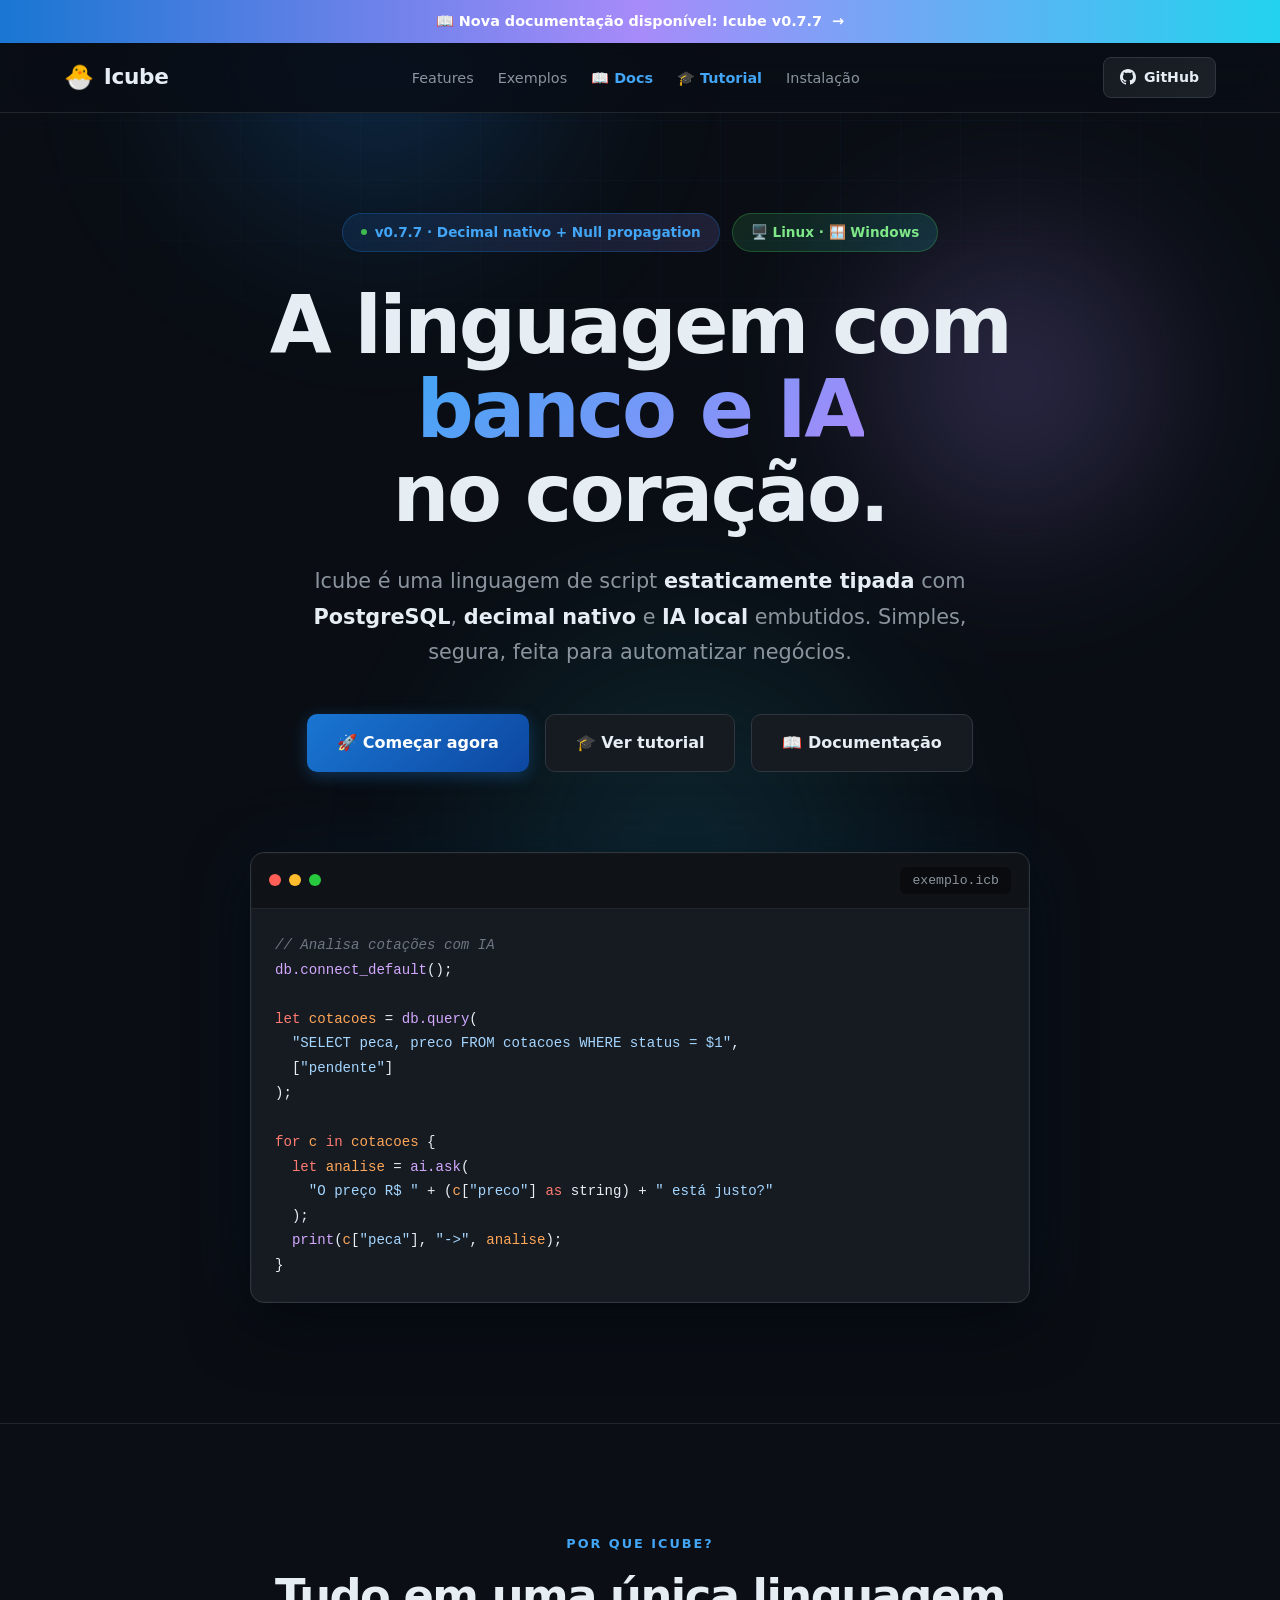
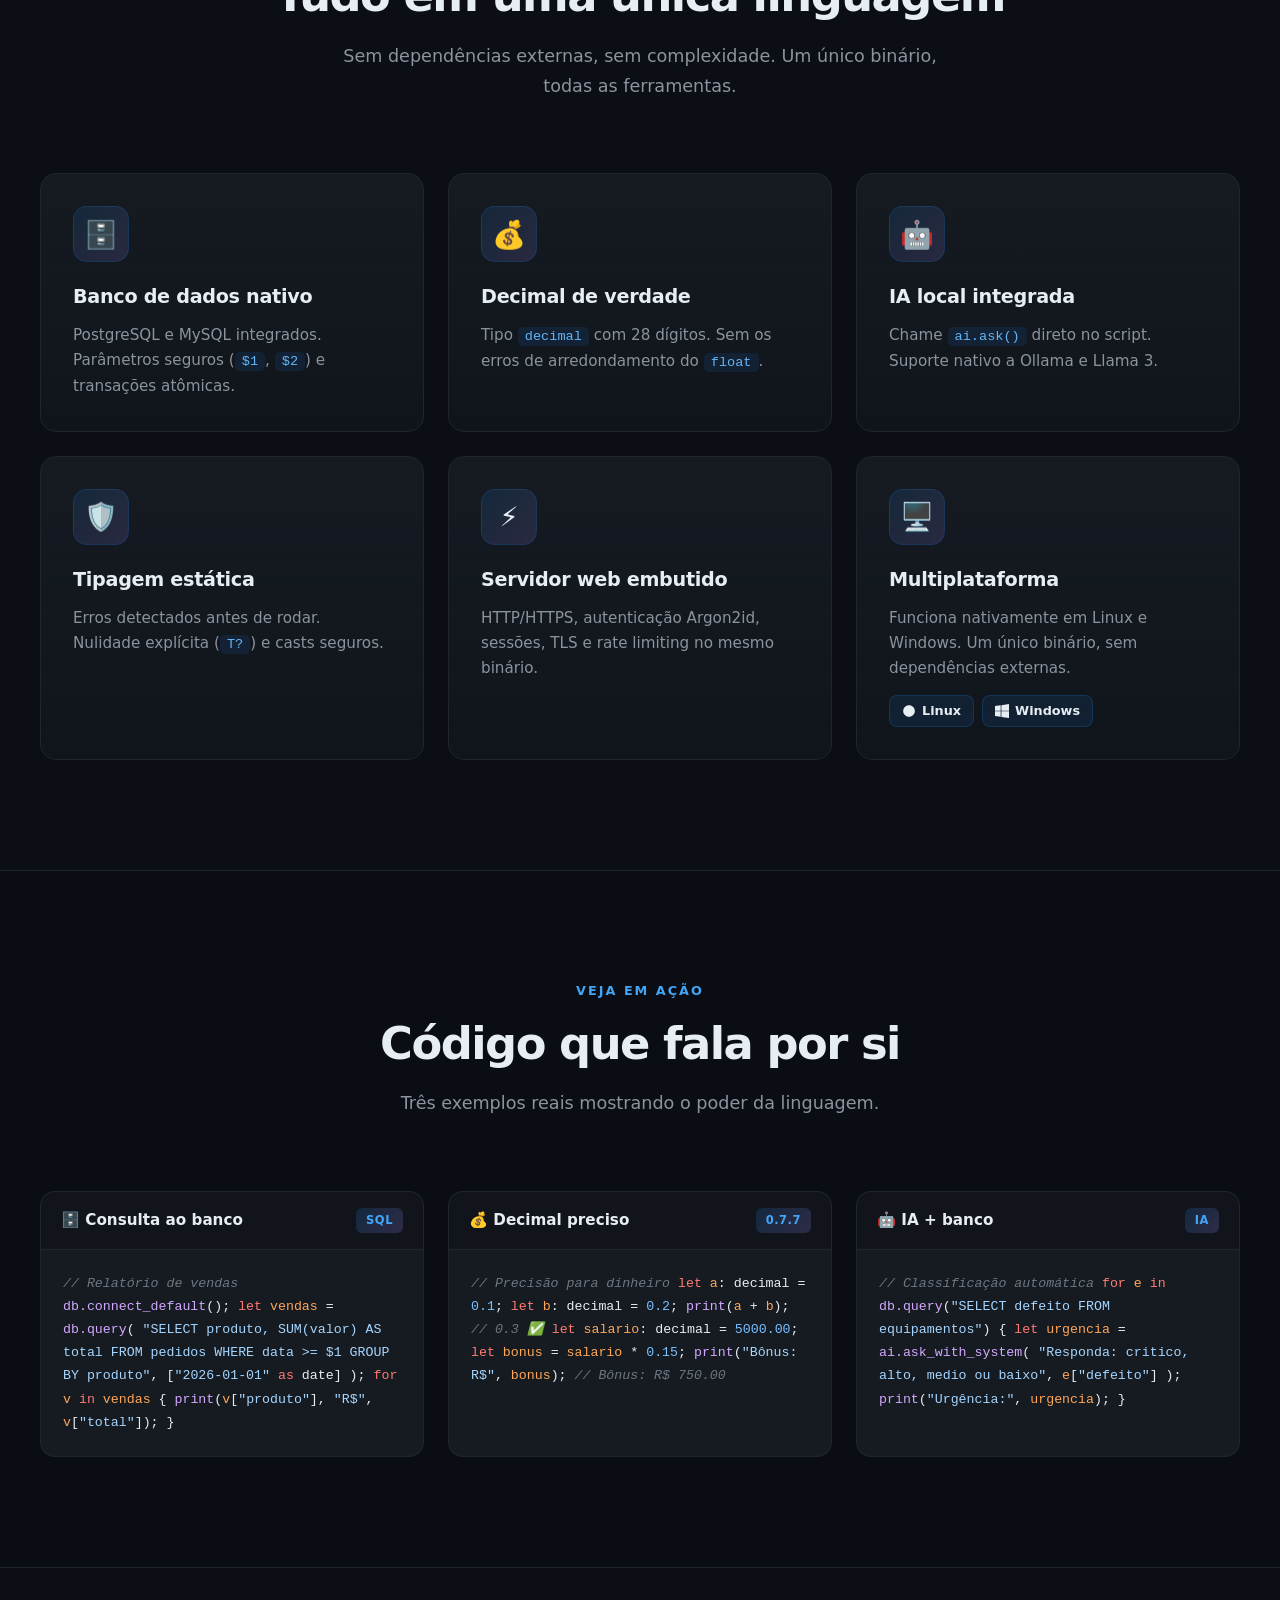
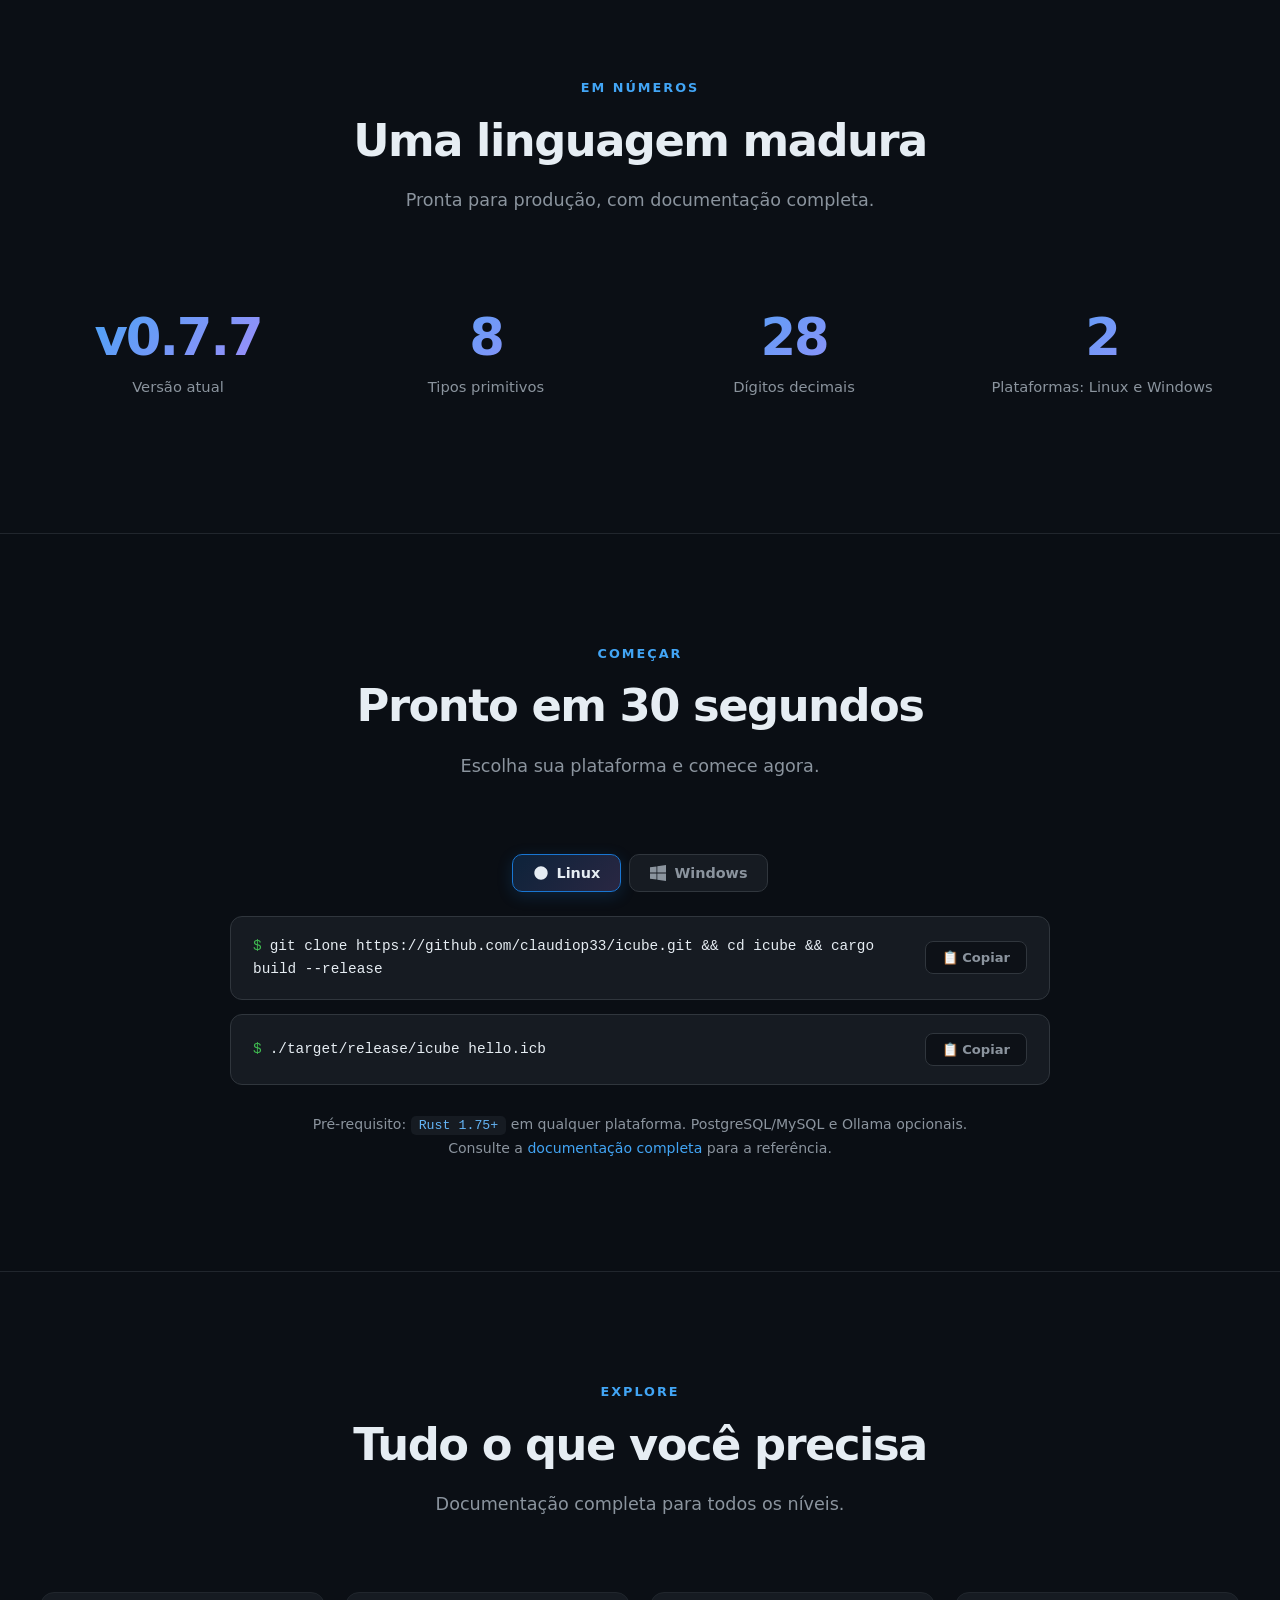
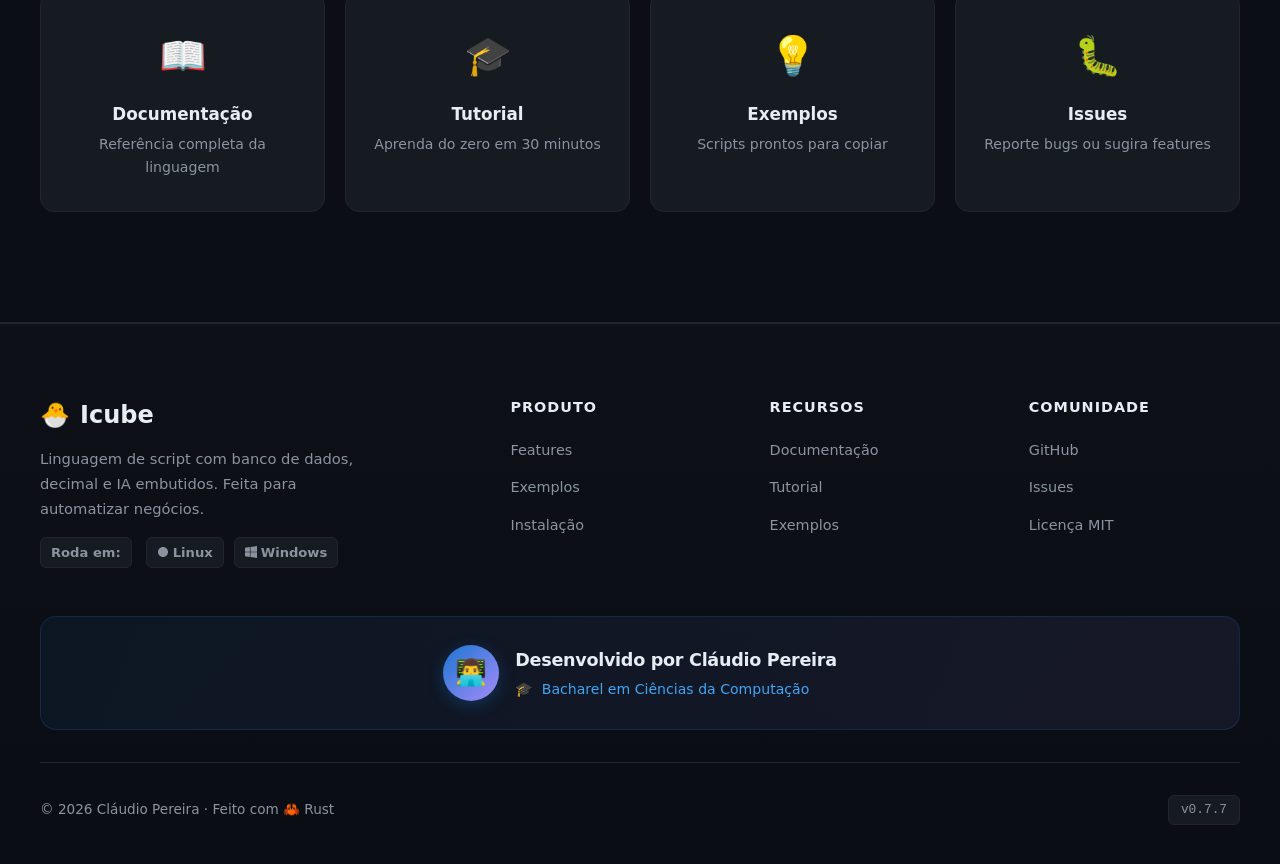
==== commit 25ba70e9: "v0.9.0: Serial (Arduino) + páginas web + documentação" ====
--- a/site/index.html
+++ b/site/index.html
@@ -4,7 +4,8 @@
     <meta charset="UTF-8">
     <meta name="viewport" content="width=device-width, initial-scale=1.0">
     <title>Icube — Linguagem de script com banco de dados e IA</title>
-    <meta name="description" content="Icube é uma linguagem de script estaticamente tipada com banco de dados, decimal e IA embutidos. Simples, segura e feita para automatizar negócios.">
+    <meta name="description" content="Icube é uma linguagem de script estaticamente tipada com banco de dados, decimal e IA embutidos. Roda em Linux e Windows.">
+    <meta name="author" content="Cláudio Pereira">
     <link rel="icon" href="data:image/svg+xml,<svg xmlns='http://www.w3.org/2000/svg' viewBox='0 0 100 100'><text y='.9em' font-size='90'>🐣</text></svg>">
     <style>
         :root {
@@ -12,6 +13,8 @@
             --primary-light: #42a5f5;
             --primary-dark: #0d47a1;
             --accent: #64b5f6;
+            --accent-cyan: #22d3ee;
+            --accent-purple: #a78bfa;
             --bg: #0a0e14;
             --bg-alt: #0d1117;
             --bg-card: #161b22;
@@ -21,84 +24,169 @@
             --border: #21262d;
             --border-strong: #30363d;
             --success: #3fb950;
-            --warning: #d29922;
-            --danger: #f85149;
-            --code-bg: #0d1117;
-            --font-mono: 'JetBrains Mono', 'Fira Code', 'Consolas', 'Monaco', monospace;
+            --font-mono: 'JetBrains Mono', 'Fira Code', 'SF Mono', 'Consolas', 'Monaco', monospace;
         }
         * { margin: 0; padding: 0; box-sizing: border-box; }
-        html { scroll-behavior: smooth; scroll-padding-top: 80px; }
+        html { scroll-behavior: smooth; scroll-padding-top: 120px; }
         body {
-            font-family: -apple-system, BlinkMacSystemFont, 'Segoe UI', system-ui, sans-serif;
+            font-family: -apple-system, BlinkMacSystemFont, 'Segoe UI', Inter, system-ui, sans-serif;
             background: var(--bg);
             color: var(--text);
             line-height: 1.6;
             -webkit-font-smoothing: antialiased;
+            overflow-x: hidden;
         }
         a { color: var(--primary-light); text-decoration: none; transition: color 0.2s; }
         a:hover { color: var(--accent); }
+
+        /* ⭐ NOVO — BANNER NO TOPO */
+        .top-banner {
+            position: sticky;
+            top: 0;
+            z-index: 200;
+            background: linear-gradient(90deg, #1976d2, #a78bfa, #22d3ee);
+            text-align: center;
+            padding: 10px 20px;
+            font-size: 0.9rem;
+            font-weight: 600;
+        }
+        .top-banner a {
+            color: #fff !important;
+            display: inline-block;
+            transition: transform 0.15s;
+        }
+        .top-banner a:hover {
+            transform: translateX(4px);
+            text-decoration: none;
+        }
+
+        /* ANIMATED BACKGROUND */
+        .bg-decoration {
+            position: fixed;
+            inset: 0;
+            z-index: -1;
+            overflow: hidden;
+            pointer-events: none;
+        }
+        .bg-grid {
+            position: absolute;
+            inset: 0;
+            background-image:
+                linear-gradient(rgba(25, 118, 210, 0.04) 1px, transparent 1px),
+                linear-gradient(90deg, rgba(25, 118, 210, 0.04) 1px, transparent 1px);
+            background-size: 60px 60px;
+            mask-image: radial-gradient(ellipse 80% 60% at 50% 0%, black 40%, transparent 80%);
+            -webkit-mask-image: radial-gradient(ellipse 80% 60% at 50% 0%, black 40%, transparent 80%);
+        }
+        .orb {
+            position: absolute;
+            border-radius: 50%;
+            filter: blur(80px);
+            opacity: 0.35;
+            animation: float 20s ease-in-out infinite;
+        }
+        .orb-1 {
+            width: 500px; height: 500px;
+            background: radial-gradient(circle, #1976d2, transparent 70%);
+            top: -200px; left: 10%;
+        }
+        .orb-2 {
+            width: 400px; height: 400px;
+            background: radial-gradient(circle, #a78bfa, transparent 70%);
+            top: 20%; right: 5%;
+            animation-delay: -7s;
+        }
+        .orb-3 {
+            width: 600px; height: 600px;
+            background: radial-gradient(circle, #22d3ee, transparent 70%);
+            top: 60%; left: 30%;
+            opacity: 0.15;
+            animation-delay: -14s;
+        }
+        @keyframes float {
+            0%, 100% { transform: translate(0, 0) scale(1); }
+            33% { transform: translate(30px, -30px) scale(1.05); }
+            66% { transform: translate(-20px, 20px) scale(0.95); }
+        }
 
         /* NAV */
         nav {
             position: sticky;
-            top: 0;
+            top: 40px;
             z-index: 100;
             background: rgba(10, 14, 20, 0.85);
-            backdrop-filter: blur(12px);
+            backdrop-filter: blur(16px) saturate(180%);
+            -webkit-backdrop-filter: blur(16px) saturate(180%);
             border-bottom: 1px solid var(--border);
-            padding: 16px 0;
-        }
-        nav .nav-inner {
+            padding: 14px 0;
+        }
+        .nav-inner {
             max-width: 1200px;
             margin: 0 auto;
             padding: 0 24px;
             display: flex;
             justify-content: space-between;
             align-items: center;
-        }
-        nav .logo {
-            font-size: 1.4rem;
+            gap: 24px;
+        }
+        .logo {
+            font-size: 1.35rem;
             font-weight: 700;
             color: var(--text);
             display: flex;
             align-items: center;
-            gap: 8px;
-        }
-        nav .logo:hover { color: var(--primary-light); text-decoration: none; }
-        nav ul { display: flex; gap: 32px; list-style: none; }
-        nav ul a { color: var(--text-muted); font-size: 0.95rem; }
-        nav ul a:hover { color: var(--text); text-decoration: none; }
+            gap: 10px;
+            letter-spacing: -0.3px;
+        }
+        .logo:hover { color: var(--primary-light); text-decoration: none; }
+        .logo-icon {
+            font-size: 1.5rem;
+            animation: wobble 3s ease-in-out infinite;
+            display: inline-block;
+        }
+        @keyframes wobble {
+            0%, 100% { transform: rotate(0deg); }
+            25% { transform: rotate(-8deg); }
+            75% { transform: rotate(8deg); }
+        }
+        .nav-links { display: flex; gap: 24px; list-style: none; }
+        .nav-links a {
+            color: var(--text-muted);
+            font-size: 0.9rem;
+            font-weight: 500;
+            transition: color 0.2s;
+            padding: 4px 0;
+        }
+        .nav-links a:hover { color: var(--text); }
+        .nav-links a.highlight {
+            color: var(--primary-light);
+            font-weight: 600;
+        }
         .btn-github {
-            background: var(--bg-card);
+            background: linear-gradient(135deg, var(--bg-card), var(--bg-card-hover));
             border: 1px solid var(--border-strong);
             padding: 8px 16px;
-            border-radius: 6px;
+            border-radius: 8px;
             color: var(--text) !important;
-            font-size: 0.9rem;
-            font-weight: 500;
+            font-size: 0.88rem;
+            font-weight: 600;
             display: inline-flex;
             align-items: center;
-            gap: 6px;
-        }
-        .btn-github:hover { background: var(--bg-card-hover); text-decoration: none; }
+            gap: 8px;
+            transition: all 0.2s;
+        }
+        .btn-github:hover {
+            background: var(--bg-card-hover);
+            border-color: var(--primary);
+            transform: translateY(-1px);
+            text-decoration: none;
+        }
 
         /* HERO */
         .hero {
-            padding: 100px 24px 80px;
+            padding: 100px 24px 120px;
             text-align: center;
             position: relative;
-            overflow: hidden;
-        }
-        .hero::before {
-            content: '';
-            position: absolute;
-            top: -50%;
-            left: 50%;
-            transform: translateX(-50%);
-            width: 800px;
-            height: 800px;
-            background: radial-gradient(circle, rgba(25, 118, 210, 0.15) 0%, transparent 70%);
-            pointer-events: none;
         }
         .hero-inner {
             max-width: 900px;
@@ -106,30 +194,71 @@
             position: relative;
             z-index: 1;
         }
+        .hero-tags {
+            display: flex;
+            gap: 12px;
+            justify-content: center;
+            flex-wrap: wrap;
+            margin-bottom: 32px;
+            animation: fadeUp 0.6s ease-out;
+        }
         .hero-tag {
-            display: inline-block;
-            background: rgba(25, 118, 210, 0.15);
+            display: inline-flex;
+            align-items: center;
+            gap: 8px;
+            background: linear-gradient(135deg, rgba(25, 118, 210, 0.15), rgba(167, 139, 250, 0.15));
             border: 1px solid rgba(25, 118, 210, 0.3);
             color: var(--primary-light);
-            padding: 6px 16px;
-            border-radius: 20px;
+            padding: 8px 18px;
+            border-radius: 24px;
             font-size: 0.85rem;
             font-weight: 600;
-            margin-bottom: 24px;
+        }
+        .hero-tag.platforms {
+            background: linear-gradient(135deg, rgba(63, 185, 80, 0.15), rgba(34, 211, 238, 0.15));
+            border-color: rgba(63, 185, 80, 0.3);
+            color: #7ee787;
+        }
+        .hero-tag .pulse {
+            width: 6px;
+            height: 6px;
+            border-radius: 50%;
+            background: var(--success);
+            box-shadow: 0 0 0 0 rgba(63, 185, 80, 0.7);
+            animation: pulse 2s infinite;
+        }
+        @keyframes pulse {
+            0% { box-shadow: 0 0 0 0 rgba(63, 185, 80, 0.7); }
+            70% { box-shadow: 0 0 0 8px rgba(63, 185, 80, 0); }
+            100% { box-shadow: 0 0 0 0 rgba(63, 185, 80, 0); }
         }
         .hero h1 {
-            font-size: clamp(2.5rem, 7vw, 4.5rem);
+            font-size: clamp(2.8rem, 7vw, 5rem);
             font-weight: 800;
-            line-height: 1.1;
-            margin-bottom: 24px;
-            letter-spacing: -2px;
-        }
-        .hero h1 .accent { color: var(--primary-light); }
+            line-height: 1.05;
+            margin-bottom: 28px;
+            letter-spacing: -2.5px;
+            animation: fadeUp 0.6s ease-out 0.1s both;
+        }
+        .gradient-text {
+            background: linear-gradient(135deg, #42a5f5 0%, #a78bfa 50%, #22d3ee 100%);
+            -webkit-background-clip: text;
+            background-clip: text;
+            -webkit-text-fill-color: transparent;
+            background-size: 200% 200%;
+            animation: gradientShift 6s ease infinite;
+        }
+        @keyframes gradientShift {
+            0%, 100% { background-position: 0% 50%; }
+            50% { background-position: 100% 50%; }
+        }
         .hero .subtitle {
-            font-size: clamp(1.1rem, 2.5vw, 1.35rem);
-            color: var(--text-muted);
-            max-width: 700px;
-            margin: 0 auto 40px;
+            font-size: clamp(1.05rem, 2.2vw, 1.3rem);
+            color: var(--text-muted);
+            max-width: 680px;
+            margin: 0 auto 44px;
+            line-height: 1.7;
+            animation: fadeUp 0.6s ease-out 0.2s both;
         }
         .hero .subtitle strong { color: var(--text); font-weight: 600; }
         .hero-buttons {
@@ -137,44 +266,68 @@
             gap: 16px;
             justify-content: center;
             flex-wrap: wrap;
-            margin-bottom: 60px;
+            margin-bottom: 80px;
+            animation: fadeUp 0.6s ease-out 0.3s both;
         }
         .btn {
             display: inline-flex;
             align-items: center;
-            gap: 8px;
-            padding: 14px 28px;
-            border-radius: 8px;
+            gap: 10px;
+            padding: 15px 30px;
+            border-radius: 10px;
             font-weight: 600;
             font-size: 1rem;
-            transition: all 0.2s;
+            transition: all 0.25s;
             border: none;
             cursor: pointer;
             font-family: inherit;
         }
         .btn:hover { transform: translateY(-2px); text-decoration: none; }
-        .btn-primary { background: var(--primary); color: white; }
-        .btn-primary:hover { background: var(--primary-dark); box-shadow: 0 8px 24px rgba(25, 118, 210, 0.4); }
-        .btn-secondary { background: var(--bg-card); color: var(--text); border: 1px solid var(--border-strong); }
-        .btn-secondary:hover { background: var(--bg-card-hover); border-color: var(--text-muted); }
+        .btn-primary {
+            background: linear-gradient(135deg, var(--primary), var(--primary-dark));
+            color: white;
+            box-shadow: 0 4px 16px rgba(25, 118, 210, 0.35);
+        }
+        .btn-primary:hover {
+            box-shadow: 0 8px 24px rgba(25, 118, 210, 0.5);
+            color: white;
+        }
+        .btn-secondary {
+            background: var(--bg-card);
+            color: var(--text);
+            border: 1px solid var(--border-strong);
+        }
+        .btn-secondary:hover {
+            background: var(--bg-card-hover);
+            border-color: var(--text-muted);
+            color: var(--text);
+        }
+        @keyframes fadeUp {
+            from { opacity: 0; transform: translateY(20px); }
+            to { opacity: 1; transform: translateY(0); }
+        }
 
         /* TERMINAL */
         .terminal {
-            max-width: 750px;
+            max-width: 780px;
             margin: 0 auto;
             background: var(--bg-card);
             border: 1px solid var(--border-strong);
-            border-radius: 12px;
+            border-radius: 14px;
             overflow: hidden;
-            box-shadow: 0 20px 60px rgba(0, 0, 0, 0.5);
+            box-shadow:
+                0 20px 60px rgba(0, 0, 0, 0.6),
+                0 0 0 1px rgba(255, 255, 255, 0.02) inset,
+                0 0 80px rgba(25, 118, 210, 0.1);
             text-align: left;
+            animation: fadeUp 0.8s ease-out 0.4s both;
         }
         .terminal-header {
             display: flex;
             align-items: center;
             gap: 8px;
-            padding: 12px 16px;
-            background: var(--bg-alt);
+            padding: 14px 18px;
+            background: rgba(0, 0, 0, 0.3);
             border-bottom: 1px solid var(--border);
         }
         .terminal-dot { width: 12px; height: 12px; border-radius: 50%; }
@@ -184,82 +337,141 @@
         .terminal-title {
             margin-left: auto;
             font-family: var(--font-mono);
-            font-size: 0.85rem;
-            color: var(--text-muted);
+            font-size: 0.82rem;
+            color: var(--text-muted);
+            background: rgba(0, 0, 0, 0.4);
+            padding: 3px 12px;
+            border-radius: 6px;
         }
         .terminal-body {
-            padding: 20px;
+            padding: 24px;
             font-family: var(--font-mono);
-            font-size: 0.9rem;
-            line-height: 1.7;
+            font-size: 0.88rem;
+            line-height: 1.75;
         }
         .t-prompt { color: var(--success); }
-        .t-cmd { color: var(--text); }
-        .t-comment { color: var(--text-muted); font-style: italic; }
-        .t-keyword { color: #ff7b72; }
+        .t-comment { color: #6e7681; font-style: italic; }
+        .t-keyword { color: #ff7b72; font-weight: 500; }
         .t-string { color: #a5d6ff; }
         .t-fn { color: #d2a8ff; }
         .t-num { color: #79c0ff; }
-        .t-output { color: var(--text-muted); display: block; margin: 4px 0 12px; }
+        .t-var { color: #ffa657; }
 
         /* SECTIONS */
-        section { padding: 100px 24px; }
-        section.alt { background: var(--bg-alt); border-top: 1px solid var(--border); border-bottom: 1px solid var(--border); }
+        section { padding: 110px 24px; position: relative; }
+        section.alt {
+            background: rgba(13, 17, 23, 0.6);
+            border-top: 1px solid var(--border);
+            border-bottom: 1px solid var(--border);
+        }
         .container { max-width: 1200px; margin: 0 auto; }
+        .section-header { text-align: center; margin-bottom: 72px; }
+        .section-eyebrow {
+            font-size: 0.8rem;
+            font-weight: 700;
+            text-transform: uppercase;
+            letter-spacing: 2px;
+            color: var(--primary-light);
+            margin-bottom: 16px;
+        }
         .section-title {
-            text-align: center;
-            font-size: clamp(1.8rem, 4vw, 2.5rem);
-            font-weight: 700;
-            margin-bottom: 16px;
-            letter-spacing: -1px;
+            font-size: clamp(2rem, 4vw, 2.8rem);
+            font-weight: 800;
+            margin-bottom: 20px;
+            letter-spacing: -1.5px;
+            line-height: 1.15;
         }
         .section-subtitle {
-            text-align: center;
             color: var(--text-muted);
             font-size: 1.1rem;
-            max-width: 600px;
-            margin: 0 auto 60px;
+            max-width: 620px;
+            margin: 0 auto;
+            line-height: 1.7;
         }
 
         /* FEATURES */
         .features-grid {
             display: grid;
-            grid-template-columns: repeat(auto-fit, minmax(300px, 1fr));
-            gap: 20px;
+            grid-template-columns: repeat(auto-fit, minmax(310px, 1fr));
+            gap: 24px;
         }
         .feature {
-            background: var(--bg-card);
+            background: linear-gradient(180deg, var(--bg-card) 0%, rgba(22, 27, 34, 0.5) 100%);
             border: 1px solid var(--border);
-            border-radius: 12px;
-            padding: 28px;
-            transition: all 0.2s;
+            border-radius: 16px;
+            padding: 32px;
+            transition: all 0.3s cubic-bezier(0.4, 0, 0.2, 1);
+            position: relative;
+            overflow: hidden;
+        }
+        .feature::before {
+            content: '';
+            position: absolute;
+            top: 0; left: 0; right: 0;
+            height: 1px;
+            background: linear-gradient(90deg, transparent, rgba(25, 118, 210, 0.5), transparent);
+            opacity: 0;
+            transition: opacity 0.3s;
         }
         .feature:hover {
-            border-color: var(--primary);
-            transform: translateY(-4px);
-            box-shadow: 0 8px 24px rgba(25, 118, 210, 0.15);
-        }
-        .feature-icon {
-            font-size: 2rem;
-            margin-bottom: 16px;
-            display: block;
+            border-color: rgba(25, 118, 210, 0.5);
+            transform: translateY(-6px);
+            box-shadow: 0 20px 40px rgba(0, 0, 0, 0.4), 0 0 60px rgba(25, 118, 210, 0.1);
+        }
+        .feature:hover::before { opacity: 1; }
+        .feature-icon-wrap {
+            width: 56px;
+            height: 56px;
+            border-radius: 14px;
+            display: flex;
+            align-items: center;
+            justify-content: center;
+            font-size: 1.7rem;
+            margin-bottom: 20px;
+            background: linear-gradient(135deg, rgba(25, 118, 210, 0.15), rgba(167, 139, 250, 0.15));
+            border: 1px solid rgba(25, 118, 210, 0.2);
         }
         .feature h3 {
-            font-size: 1.15rem;
-            margin-bottom: 8px;
-            color: var(--text);
-        }
-        .feature p { color: var(--text-muted); font-size: 0.95rem; line-height: 1.6; }
+            font-size: 1.2rem;
+            margin-bottom: 10px;
+            color: var(--text);
+            font-weight: 700;
+            letter-spacing: -0.3px;
+        }
+        .feature p {
+            color: var(--text-muted);
+            font-size: 0.95rem;
+            line-height: 1.65;
+        }
         .feature code {
-            background: var(--bg-alt);
-            padding: 2px 6px;
-            border-radius: 4px;
+            background: rgba(25, 118, 210, 0.12);
+            padding: 2px 7px;
+            border-radius: 5px;
             font-family: var(--font-mono);
             font-size: 0.85rem;
             color: var(--accent);
         }
-
-        /* CODE EXAMPLES */
+        .platform-badges {
+            display: flex;
+            gap: 8px;
+            margin-top: 14px;
+            flex-wrap: wrap;
+        }
+        .platform-badge {
+            display: inline-flex;
+            align-items: center;
+            gap: 6px;
+            background: rgba(25, 118, 210, 0.12);
+            border: 1px solid rgba(25, 118, 210, 0.25);
+            padding: 5px 12px;
+            border-radius: 8px;
+            font-size: 0.8rem;
+            font-weight: 600;
+            color: var(--text);
+        }
+        .platform-badge svg { width: 14px; height: 14px; }
+
+        /* EXAMPLES */
         .examples-grid {
             display: grid;
             grid-template-columns: repeat(auto-fit, minmax(340px, 1fr));
@@ -268,87 +480,167 @@
         .example {
             background: var(--bg-card);
             border: 1px solid var(--border);
-            border-radius: 12px;
+            border-radius: 14px;
             overflow: hidden;
-            transition: border-color 0.2s;
-        }
-        .example:hover { border-color: var(--border-strong); }
+            transition: all 0.3s;
+            display: flex;
+            flex-direction: column;
+        }
+        .example:hover {
+            border-color: var(--border-strong);
+            transform: translateY(-4px);
+            box-shadow: 0 16px 32px rgba(0, 0, 0, 0.3);
+        }
         .example-header {
             padding: 16px 20px;
-            background: var(--bg-alt);
+            background: rgba(0, 0, 0, 0.25);
             border-bottom: 1px solid var(--border);
             display: flex;
             align-items: center;
             gap: 10px;
         }
-        .example-title { font-weight: 600; font-size: 0.95rem; color: var(--text); }
+        .example-title {
+            font-weight: 600;
+            font-size: 0.95rem;
+            color: var(--text);
+        }
         .example-badge {
-            background: rgba(25, 118, 210, 0.15);
+            margin-left: auto;
+            background: linear-gradient(135deg, rgba(25, 118, 210, 0.2), rgba(167, 139, 250, 0.2));
             color: var(--primary-light);
-            font-size: 0.75rem;
-            padding: 2px 8px;
-            border-radius: 4px;
+            font-size: 0.72rem;
+            padding: 3px 10px;
+            border-radius: 6px;
+            font-weight: 700;
+            letter-spacing: 0.5px;
+            text-transform: uppercase;
+        }
+        .example-body {
+            padding: 22px;
+            font-family: var(--font-mono);
+            font-size: 0.83rem;
+            line-height: 1.75;
+            overflow-x: auto;
+            color: var(--text);
+            flex: 1;
+        }
+
+        /* STATS */
+        .stats-grid {
+            display: grid;
+            grid-template-columns: repeat(auto-fit, minmax(180px, 1fr));
+            gap: 32px;
+        }
+        .stat { text-align: center; padding: 24px; }
+        .stat-number {
+            font-size: clamp(2.2rem, 5vw, 3.2rem);
+            font-weight: 800;
+            line-height: 1;
+            margin-bottom: 12px;
+            letter-spacing: -2px;
+            background: linear-gradient(135deg, var(--primary-light), var(--accent-purple));
+            -webkit-background-clip: text;
+            background-clip: text;
+            -webkit-text-fill-color: transparent;
+        }
+        .stat-label {
+            color: var(--text-muted);
+            font-size: 0.92rem;
+            font-weight: 500;
+        }
+
+        /* INSTALL */
+        .install-block { max-width: 820px; margin: 0 auto; }
+        .os-tabs {
+            display: flex;
+            gap: 8px;
+            justify-content: center;
+            margin-bottom: 24px;
+            flex-wrap: wrap;
+        }
+        .os-tab {
+            display: inline-flex;
+            align-items: center;
+            gap: 8px;
+            padding: 10px 20px;
+            background: var(--bg-card);
+            border: 1px solid var(--border-strong);
+            border-radius: 10px;
+            color: var(--text-muted);
+            font-size: 0.9rem;
             font-weight: 600;
-        }
-        .example-body {
-            padding: 20px;
-            font-family: var(--font-mono);
-            font-size: 0.85rem;
-            line-height: 1.7;
-            overflow-x: auto;
-            color: var(--text);
-        }
-
-        /* INSTALL */
-        .install-block {
-            max-width: 700px;
-            margin: 0 auto;
-            text-align: center;
-        }
+            cursor: pointer;
+            transition: all 0.2s;
+            font-family: inherit;
+        }
+        .os-tab:hover { border-color: var(--border-strong); color: var(--text); }
+        .os-tab.active {
+            background: linear-gradient(135deg, rgba(25, 118, 210, 0.2), rgba(167, 139, 250, 0.2));
+            border-color: var(--primary);
+            color: var(--text);
+            box-shadow: 0 4px 16px rgba(25, 118, 210, 0.2);
+        }
+        .os-tab svg { width: 16px; height: 16px; }
+        .install-panel { display: none; }
+        .install-panel.active { display: block; }
         .install-code-wrap {
             background: var(--bg-card);
             border: 1px solid var(--border-strong);
             border-radius: 12px;
-            padding: 20px 24px;
+            padding: 18px 22px;
             display: flex;
             align-items: center;
             gap: 16px;
-            margin-bottom: 16px;
+            margin-bottom: 14px;
             position: relative;
-        }
+            transition: border-color 0.2s;
+        }
+        .install-code-wrap:hover { border-color: var(--primary); }
         .install-code {
             flex: 1;
             font-family: var(--font-mono);
-            font-size: 0.95rem;
+            font-size: 0.9rem;
             color: var(--text);
             text-align: left;
-        }
-        .install-code .prompt { color: var(--success); user-select: none; }
+            overflow-x: auto;
+        }
+        .install-code .prompt { color: var(--success); user-select: none; margin-right: 8px; }
         .btn-copy {
             background: var(--bg-alt);
             border: 1px solid var(--border-strong);
             color: var(--text-muted);
             padding: 8px 16px;
-            border-radius: 6px;
+            border-radius: 8px;
             cursor: pointer;
-            font-size: 0.85rem;
+            font-size: 0.82rem;
             font-family: inherit;
+            font-weight: 600;
             transition: all 0.2s;
             white-space: nowrap;
         }
-        .btn-copy:hover { background: var(--bg-card-hover); color: var(--text); }
-        .btn-copy.copied { background: var(--success); color: white; border-color: var(--success); }
-        .install-alt {
-            color: var(--text-muted);
-            font-size: 0.9rem;
-            margin-top: 24px;
-        }
-        .install-alt code {
+        .btn-copy:hover {
+            background: var(--bg-card-hover);
+            color: var(--text);
+            border-color: var(--text-muted);
+        }
+        .btn-copy.copied {
+            background: var(--success);
+            color: white;
+            border-color: var(--success);
+        }
+        .install-note {
+            color: var(--text-muted);
+            font-size: 0.88rem;
+            margin-top: 28px;
+            text-align: center;
+            line-height: 1.7;
+        }
+        .install-note code {
             background: var(--bg-card);
             padding: 2px 8px;
-            border-radius: 4px;
+            border-radius: 5px;
             font-family: var(--font-mono);
-            font-size: 0.85rem;
+            font-size: 0.83rem;
             color: var(--accent);
         }
 
@@ -362,99 +654,227 @@
             display: block;
             background: var(--bg-card);
             border: 1px solid var(--border);
-            border-radius: 12px;
-            padding: 28px;
+            border-radius: 14px;
+            padding: 32px 24px;
             text-align: center;
-            transition: all 0.2s;
+            transition: all 0.3s;
             text-decoration: none;
             color: var(--text);
+            position: relative;
+            overflow: hidden;
+        }
+        .resource::before {
+            content: '';
+            position: absolute;
+            inset: 0;
+            background: linear-gradient(135deg, rgba(25, 118, 210, 0.08), rgba(167, 139, 250, 0.08));
+            opacity: 0;
+            transition: opacity 0.3s;
         }
         .resource:hover {
             border-color: var(--primary);
             transform: translateY(-4px);
             text-decoration: none;
             color: var(--text);
-        }
-        .resource-icon { font-size: 2.5rem; margin-bottom: 12px; }
-        .resource h3 { font-size: 1.1rem; margin-bottom: 6px; }
-        .resource p { font-size: 0.9rem; color: var(--text-muted); }
-
-        /* STATS */
-        .stats-grid {
-            display: grid;
-            grid-template-columns: repeat(auto-fit, minmax(200px, 1fr));
-            gap: 24px;
-            text-align: center;
-        }
-        .stat-number {
-            font-size: clamp(2rem, 5vw, 3rem);
-            font-weight: 800;
-            color: var(--primary-light);
-            line-height: 1;
-            margin-bottom: 8px;
-            letter-spacing: -1px;
-        }
-        .stat-label { color: var(--text-muted); font-size: 0.95rem; }
+            box-shadow: 0 16px 32px rgba(0, 0, 0, 0.3);
+        }
+        .resource:hover::before { opacity: 1; }
+        .resource-icon {
+            font-size: 2.4rem;
+            margin-bottom: 14px;
+            display: block;
+            position: relative;
+        }
+        .resource h3 {
+            font-size: 1.05rem;
+            margin-bottom: 6px;
+            position: relative;
+        }
+        .resource p {
+            font-size: 0.88rem;
+            color: var(--text-muted);
+            position: relative;
+        }
 
         /* FOOTER */
         footer {
-            padding: 60px 24px 40px;
+            padding: 72px 24px 40px;
             border-top: 1px solid var(--border);
-            background: var(--bg-alt);
-        }
-        .footer-inner {
-            max-width: 1200px;
-            margin: 0 auto;
+            background: linear-gradient(180deg, var(--bg-alt) 0%, var(--bg) 100%);
+        }
+        .footer-inner { max-width: 1200px; margin: 0 auto; }
+        .footer-grid {
             display: grid;
-            grid-template-columns: repeat(auto-fit, minmax(200px, 1fr));
-            gap: 40px;
-            margin-bottom: 40px;
-        }
+            grid-template-columns: 2fr 1fr 1fr 1fr;
+            gap: 48px;
+            margin-bottom: 48px;
+        }
+        .footer-brand h3 {
+            font-size: 1.5rem;
+            margin-bottom: 12px;
+            display: flex;
+            align-items: center;
+            gap: 10px;
+        }
+        .footer-brand p {
+            color: var(--text-muted);
+            font-size: 0.92rem;
+            line-height: 1.7;
+            max-width: 340px;
+        }
+        .footer-platforms {
+            display: flex;
+            align-items: center;
+            gap: 10px;
+            margin-top: 16px;
+            font-size: 0.82rem;
+            color: var(--text-muted);
+            flex-wrap: wrap;
+        }
+        .footer-platforms .label { margin-right: 4px; }
+        .footer-platforms span {
+            display: inline-flex;
+            align-items: center;
+            gap: 4px;
+            background: var(--bg-card);
+            border: 1px solid var(--border);
+            padding: 4px 10px;
+            border-radius: 6px;
+            font-weight: 600;
+        }
+        .footer-platforms svg { width: 12px; height: 12px; }
         .footer-col h4 {
             color: var(--text);
-            font-size: 0.95rem;
-            margin-bottom: 16px;
-            font-weight: 600;
+            font-size: 0.9rem;
+            margin-bottom: 18px;
+            font-weight: 700;
+            text-transform: uppercase;
+            letter-spacing: 1px;
         }
         .footer-col ul { list-style: none; }
-        .footer-col ul li { margin-bottom: 8px; }
-        .footer-col ul a { color: var(--text-muted); font-size: 0.9rem; }
+        .footer-col ul li { margin-bottom: 12px; }
+        .footer-col ul a {
+            color: var(--text-muted);
+            font-size: 0.9rem;
+            transition: color 0.2s;
+        }
         .footer-col ul a:hover { color: var(--primary-light); }
+
+        .author-credit {
+            display: flex;
+            align-items: center;
+            justify-content: center;
+            gap: 16px;
+            padding: 28px 32px;
+            background: linear-gradient(135deg, rgba(25, 118, 210, 0.08), rgba(167, 139, 250, 0.08));
+            border: 1px solid rgba(25, 118, 210, 0.2);
+            border-radius: 16px;
+            margin-bottom: 32px;
+            text-align: center;
+            flex-wrap: wrap;
+        }
+        .author-avatar {
+            width: 56px;
+            height: 56px;
+            border-radius: 50%;
+            background: linear-gradient(135deg, var(--primary), var(--accent-purple));
+            display: flex;
+            align-items: center;
+            justify-content: center;
+            font-size: 1.6rem;
+            flex-shrink: 0;
+            box-shadow: 0 4px 16px rgba(25, 118, 210, 0.3);
+        }
+        .author-info { text-align: left; }
+        .author-name {
+            font-size: 1.1rem;
+            font-weight: 700;
+            color: var(--text);
+            margin-bottom: 4px;
+            letter-spacing: -0.3px;
+        }
+        .author-title {
+            font-size: 0.88rem;
+            color: var(--primary-light);
+            font-weight: 500;
+        }
+        .author-title::before { content: '🎓 '; margin-right: 4px; }
+
         .footer-bottom {
-            max-width: 1200px;
-            margin: 0 auto;
             padding-top: 32px;
             border-top: 1px solid var(--border);
-            text-align: center;
+            display: flex;
+            justify-content: space-between;
+            align-items: center;
+            flex-wrap: wrap;
+            gap: 16px;
             color: var(--text-muted);
             font-size: 0.85rem;
         }
+        .footer-bottom .version {
+            font-family: var(--font-mono);
+            background: var(--bg-card);
+            padding: 4px 12px;
+            border-radius: 6px;
+            font-size: 0.8rem;
+            border: 1px solid var(--border);
+        }
 
         /* RESPONSIVE */
+        @media (max-width: 900px) {
+            .footer-grid { grid-template-columns: 1fr 1fr; }
+            .footer-brand { grid-column: 1 / -1; }
+            .nav-links { display: none; }
+            nav { top: 36px; }
+        }
         @media (max-width: 768px) {
-            nav ul { display: none; }
-            .hero { padding: 60px 20px 40px; }
-            section { padding: 60px 20px; }
+            .hero { padding: 60px 20px 60px; }
+            section { padding: 70px 20px; }
             .hero-buttons { flex-direction: column; align-items: stretch; }
             .hero-buttons .btn { justify-content: center; }
-            .install-code-wrap { flex-direction: column; align-items: stretch; }
+            .install-code-wrap { flex-direction: column; align-items: stretch; gap: 12px; }
+            .btn-copy { width: 100%; }
+            .footer-grid { grid-template-columns: 1fr; gap: 32px; }
+            .author-credit { flex-direction: column; text-align: center; }
+            .author-info { text-align: center; }
+            .footer-bottom { flex-direction: column; text-align: center; }
         }
     </style>
 </head>
 <body>
 
+<!-- ⭐ NOVO — BANNER NO TOPO -->
+<div class="top-banner">
+    <a href="0.7.7.html">
+        📖 Nova documentação disponível: Icube v0.7.7 &nbsp;→
+    </a>
+</div>
+
+<!-- ANIMATED BACKGROUND -->
+<div class="bg-decoration">
+    <div class="bg-grid"></div>
+    <div class="orb orb-1"></div>
+    <div class="orb orb-2"></div>
+    <div class="orb orb-3"></div>
+</div>
+
 <!-- NAV -->
 <nav>
     <div class="nav-inner">
-        <a href="#" class="logo">🐣 Icube</a>
-        <ul>
+        <a href="#" class="logo">
+            <span class="logo-icon">🐣</span>
+            <span>Icube</span>
+        </a>
+        <ul class="nav-links">
             <li><a href="#features">Features</a></li>
             <li><a href="#exemplos">Exemplos</a></li>
+            <li><a href="0.7.7.html" class="highlight">📖 Docs</a></li>
+            <li><a href="tutorial.html" class="highlight">🎓 Tutorial</a></li>
             <li><a href="#instalacao">Instalação</a></li>
-            <li><a href="#recursos">Recursos</a></li>
         </ul>
         <a href="https://github.com/claudiop33/icube" class="btn-github" target="_blank" rel="noopener">
-            ⭐ GitHub
+            <svg width="16" height="16" viewBox="0 0 16 16" fill="currentColor"><path d="M8 0C3.58 0 0 3.58 0 8c0 3.54 2.29 6.53 5.47 7.59.4.07.55-.17.55-.38 0-.19-.01-.82-.01-1.49-2.01.37-2.53-.49-2.69-.94-.09-.23-.48-.94-.82-1.13-.28-.15-.68-.52-.01-.53.63-.01 1.08.58 1.23.82.72 1.21 1.87.87 2.33.66.07-.52.28-.87.51-1.07-1.78-.2-3.64-.89-3.64-3.95 0-.87.31-1.59.82-2.15-.08-.2-.36-1.02.08-2.12 0 0 .67-.21 2.2.82.64-.18 1.32-.27 2-.27.68 0 1.36.09 2 .27 1.53-1.04 2.2-.82 2.2-.82.44 1.1.16 1.92.08 2.12.51.56.82 1.27.82 2.15 0 3.07-1.87 3.75-3.65 3.95.29.25.54.73.54 1.48 0 1.07-.01 1.93-.01 2.2 0 .21.15.46.55.38A8.013 8.013 0 0016 8c0-4.42-3.58-8-8-8z"/></svg>
+            GitHub
         </a>
     </div>
 </nav>
@@ -462,9 +882,18 @@
 <!-- HERO -->
 <section class="hero">
     <div class="hero-inner">
-        <span class="hero-tag">v0.7.7 · Decimal + Null propagation</span>
+        <div class="hero-tags">
+            <div class="hero-tag">
+                <span class="pulse"></span>
+                v0.7.7 · Decimal nativo + Null propagation
+            </div>
+            <div class="hero-tag platforms">
+                🖥️ Linux · 🪟 Windows
+            </div>
+        </div>
         <h1>
-            A linguagem com <span class="accent">banco</span> e <span class="accent">IA</span><br>
+            A linguagem com<br>
+            <span class="gradient-text">banco e IA</span><br>
             no coração.
         </h1>
         <p class="subtitle">
@@ -473,13 +902,17 @@
             <strong>IA local</strong> embutidos. Simples, segura, feita para automatizar negócios.
         </p>
         <div class="hero-buttons">
-            <a href="#instalacao" class="btn btn-primary">🚀 Começar agora</a>
-            <a href="https://github.com/claudiop33/icube" class="btn btn-secondary" target="_blank" rel="noopener">
-                📖 Ver no GitHub
+            <a href="#instalacao" class="btn btn-primary">
+                🚀 Começar agora
             </a>
-        </div>
-
-        <!-- Terminal -->
+            <a href="tutorial.html" class="btn btn-secondary">
+                🎓 Ver tutorial
+            </a>
+            <a href="0.7.7.html" class="btn btn-secondary">
+                📖 Documentação
+            </a>
+        </div>
+
         <div class="terminal">
             <div class="terminal-header">
                 <span class="terminal-dot dot-red"></span>
@@ -488,20 +921,20 @@
                 <span class="terminal-title">exemplo.icb</span>
             </div>
             <div class="terminal-body">
-                <span class="t-comment">// Analisa cotações com IA</span><br>
-                <span class="t-fn">db.connect_default</span>();<br>
-                <br>
-                <span class="t-keyword">let</span> cotacoes = <span class="t-fn">db.query</span>(<br>
-                &nbsp;&nbsp;<span class="t-string">"SELECT peca, preco FROM cotacoes WHERE status = $1"</span>,<br>
-                &nbsp;&nbsp;[<span class="t-string">"pendente"</span>]<br>
-                );<br>
-                <br>
-                <span class="t-keyword">for</span> c <span class="t-keyword">in</span> cotacoes {<br>
-                &nbsp;&nbsp;<span class="t-keyword">let</span> analise = <span class="t-fn">ai.ask</span>(<br>
-                &nbsp;&nbsp;&nbsp;&nbsp;<span class="t-string">"O preço R$ "</span> + (c[<span class="t-string">"preco"</span>] <span class="t-keyword">as</span> string) + <span class="t-string">" está justo?"</span><br>
-                &nbsp;&nbsp;);<br>
-                &nbsp;&nbsp;<span class="t-fn">print</span>(c[<span class="t-string">"peca"</span>], <span class="t-string">"-&gt;"</span>, analise);<br>
-                }
+<span class="t-comment">// Analisa cotações com IA</span><br>
+<span class="t-fn">db.connect_default</span>();<br>
+<br>
+<span class="t-keyword">let</span> <span class="t-var">cotacoes</span> = <span class="t-fn">db.query</span>(<br>
+&nbsp;&nbsp;<span class="t-string">"SELECT peca, preco FROM cotacoes WHERE status = $1"</span>,<br>
+&nbsp;&nbsp;[<span class="t-string">"pendente"</span>]<br>
+);<br>
+<br>
+<span class="t-keyword">for</span> <span class="t-var">c</span> <span class="t-keyword">in</span> <span class="t-var">cotacoes</span> {<br>
+&nbsp;&nbsp;<span class="t-keyword">let</span> <span class="t-var">analise</span> = <span class="t-fn">ai.ask</span>(<br>
+&nbsp;&nbsp;&nbsp;&nbsp;<span class="t-string">"O preço R$ "</span> + (<span class="t-var">c</span>[<span class="t-string">"preco"</span>] <span class="t-keyword">as</span> string) + <span class="t-string">" está justo?"</span><br>
+&nbsp;&nbsp;);<br>
+&nbsp;&nbsp;<span class="t-fn">print</span>(<span class="t-var">c</span>[<span class="t-string">"peca"</span>], <span class="t-string">"-&gt;"</span>, <span class="t-var">analise</span>);<br>
+}
             </div>
         </div>
     </div>
@@ -510,39 +943,52 @@
 <!-- FEATURES -->
 <section class="alt" id="features">
     <div class="container">
-        <h2 class="section-title">Por que Icube?</h2>
-        <p class="section-subtitle">Tudo o que você precisa em uma única linguagem. Sem dependências externas, sem complexidade.</p>
+        <div class="section-header">
+            <div class="section-eyebrow">Por que Icube?</div>
+            <h2 class="section-title">Tudo em uma única linguagem</h2>
+            <p class="section-subtitle">Sem dependências externas, sem complexidade. Um único binário, todas as ferramentas.</p>
+        </div>
 
         <div class="features-grid">
             <div class="feature">
-                <span class="feature-icon">🗄️</span>
+                <div class="feature-icon-wrap">🗄️</div>
                 <h3>Banco de dados nativo</h3>
                 <p>PostgreSQL e MySQL integrados. Parâmetros seguros (<code>$1</code>, <code>$2</code>) e transações atômicas.</p>
             </div>
             <div class="feature">
-                <span class="feature-icon">💰</span>
+                <div class="feature-icon-wrap">💰</div>
                 <h3>Decimal de verdade</h3>
                 <p>Tipo <code>decimal</code> com 28 dígitos. Sem os erros de arredondamento do <code>float</code>.</p>
             </div>
             <div class="feature">
-                <span class="feature-icon">🤖</span>
+                <div class="feature-icon-wrap">🤖</div>
                 <h3>IA local integrada</h3>
-                <p>Chame <code>ai.ask()</code> direto no script. Suporte nativo a Ollama e modelos locais.</p>
+                <p>Chame <code>ai.ask()</code> direto no script. Suporte nativo a Ollama e Llama 3.</p>
             </div>
             <div class="feature">
-                <span class="feature-icon">🛡️</span>
+                <div class="feature-icon-wrap">🛡️</div>
                 <h3>Tipagem estática</h3>
                 <p>Erros detectados antes de rodar. Nulidade explícita (<code>T?</code>) e casts seguros.</p>
             </div>
             <div class="feature">
-                <span class="feature-icon">⚡</span>
+                <div class="feature-icon-wrap">⚡</div>
                 <h3>Servidor web embutido</h3>
                 <p>HTTP/HTTPS, autenticação Argon2id, sessões, TLS e rate limiting no mesmo binário.</p>
             </div>
             <div class="feature">
-                <span class="feature-icon">📦</span>
-                <h3>Zero configuração</h3>
-                <p>Um binário. <code>icube script.icb</code> e pronto. REPL interativo incluso.</p>
+                <div class="feature-icon-wrap">🖥️</div>
+                <h3>Multiplataforma</h3>
+                <p>Funciona nativamente em Linux e Windows. Um único binário, sem dependências externas.</p>
+                <div class="platform-badges">
+                    <span class="platform-badge">
+                        <svg viewBox="0 0 24 24" fill="currentColor"><path d="M12 2C6.48 2 2 6.48 2 12s4.48 10 10 10 10-4.48 10-10S17.52 2 12 2z"/></svg>
+                        Linux
+                    </span>
+                    <span class="platform-badge">
+                        <svg viewBox="0 0 24 24" fill="currentColor"><path d="M0 3.45l9.75-1.35v9.3H0V3.45m10.95-1.5L24 0v11.4H10.95V1.95M0 12.6h9.75v9.3L0 20.55V12.6m10.95 0H24V24l-13.05-1.8v-9.6z"/></svg>
+                        Windows
+                    </span>
+                </div>
             </div>
         </div>
     </div>
@@ -551,11 +997,13 @@
 <!-- EXEMPLOS -->
 <section id="exemplos">
     <div class="container">
-        <h2 class="section-title">Veja em ação</h2>
-        <p class="section-subtitle">Três exemplos reais que mostram o poder da linguagem.</p>
+        <div class="section-header">
+            <div class="section-eyebrow">Veja em ação</div>
+            <h2 class="section-title">Código que fala por si</h2>
+            <p class="section-subtitle">Três exemplos reais mostrando o poder da linguagem.</p>
+        </div>
 
         <div class="examples-grid">
-            <!-- Exemplo 1 -->
             <div class="example">
                 <div class="example-header">
                     <span class="example-title">🗄️ Consulta ao banco</span>
@@ -565,7 +1013,7 @@
 <span class="t-comment">// Relatório de vendas</span>
 <span class="t-fn">db.connect_default</span>();
 
-<span class="t-keyword">let</span> vendas = <span class="t-fn">db.query</span>(
+<span class="t-keyword">let</span> <span class="t-var">vendas</span> = <span class="t-fn">db.query</span>(
   <span class="t-string">"SELECT produto, SUM(valor) AS total
    FROM pedidos
    WHERE data >= $1
@@ -573,13 +1021,12 @@
   [<span class="t-string">"2026-01-01"</span> <span class="t-keyword">as</span> date]
 );
 
-<span class="t-keyword">for</span> v <span class="t-keyword">in</span> vendas {
-  <span class="t-fn">print</span>(v[<span class="t-string">"produto"</span>], <span class="t-string">"R$"</span>, v[<span class="t-string">"total"</span>]);
+<span class="t-keyword">for</span> <span class="t-var">v</span> <span class="t-keyword">in</span> <span class="t-var">vendas</span> {
+  <span class="t-fn">print</span>(<span class="t-var">v</span>[<span class="t-string">"produto"</span>], <span class="t-string">"R$"</span>, <span class="t-var">v</span>[<span class="t-string">"total"</span>]);
 }
                 </div>
             </div>
 
-            <!-- Exemplo 2 -->
             <div class="example">
                 <div class="example-header">
                     <span class="example-title">💰 Decimal preciso</span>
@@ -587,18 +1034,17 @@
                 </div>
                 <div class="example-body">
 <span class="t-comment">// Precisão para dinheiro</span>
-<span class="t-keyword">let</span> a: decimal = <span class="t-num">0.1</span>;
-<span class="t-keyword">let</span> b: decimal = <span class="t-num">0.2</span>;
-<span class="t-fn">print</span>(a + b);  <span class="t-comment">// 0.3 ✅</span>
-
-<span class="t-keyword">let</span> salario: decimal = <span class="t-num">5000.00</span>;
-<span class="t-keyword">let</span> bonus = salario * <span class="t-num">0.15</span>;
-<span class="t-fn">print</span>(<span class="t-string">"Bônus: R$"</span>, bonus);
-<span class="t-comment">// Bônus: R$750</span>
+<span class="t-keyword">let</span> <span class="t-var">a</span>: decimal = <span class="t-num">0.1</span>;
+<span class="t-keyword">let</span> <span class="t-var">b</span>: decimal = <span class="t-num">0.2</span>;
+<span class="t-fn">print</span>(<span class="t-var">a</span> + <span class="t-var">b</span>);  <span class="t-comment">// 0.3 ✅</span>
+
+<span class="t-keyword">let</span> <span class="t-var">salario</span>: decimal = <span class="t-num">5000.00</span>;
+<span class="t-keyword">let</span> <span class="t-var">bonus</span> = <span class="t-var">salario</span> * <span class="t-num">0.15</span>;
+<span class="t-fn">print</span>(<span class="t-string">"Bônus: R$"</span>, <span class="t-var">bonus</span>);
+<span class="t-comment">// Bônus: R$ 750.00</span>
                 </div>
             </div>
 
-            <!-- Exemplo 3 -->
             <div class="example">
                 <div class="example-header">
                     <span class="example-title">🤖 IA + banco</span>
@@ -606,12 +1052,12 @@
                 </div>
                 <div class="example-body">
 <span class="t-comment">// Classificação automática</span>
-<span class="t-keyword">for</span> e <span class="t-keyword">in</span> <span class="t-fn">db.query</span>(<span class="t-string">"SELECT defeito FROM equipamentos"</span>) {
-  <span class="t-keyword">let</span> urgencia = <span class="t-fn">ai.ask_with_system</span>(
+<span class="t-keyword">for</span> <span class="t-var">e</span> <span class="t-keyword">in</span> <span class="t-fn">db.query</span>(<span class="t-string">"SELECT defeito FROM equipamentos"</span>) {
+  <span class="t-keyword">let</span> <span class="t-var">urgencia</span> = <span class="t-fn">ai.ask_with_system</span>(
     <span class="t-string">"Responda: critico, alto, medio ou baixo"</span>,
-    e[<span class="t-string">"defeito"</span>]
+    <span class="t-var">e</span>[<span class="t-string">"defeito"</span>]
   );
-  <span class="t-fn">print</span>(<span class="t-string">"Urgência:"</span>, urgencia);
+  <span class="t-fn">print</span>(<span class="t-string">"Urgência:"</span>, <span class="t-var">urgencia</span>);
 }
                 </div>
             </div>
@@ -622,25 +1068,28 @@
 <!-- STATS -->
 <section class="alt">
     <div class="container">
-        <h2 class="section-title">Icube em números</h2>
-        <p class="section-subtitle">Uma linguagem madura, pronta para produção.</p>
+        <div class="section-header">
+            <div class="section-eyebrow">Em números</div>
+            <h2 class="section-title">Uma linguagem madura</h2>
+            <p class="section-subtitle">Pronta para produção, com documentação completa.</p>
+        </div>
 
         <div class="stats-grid">
-            <div>
+            <div class="stat">
                 <div class="stat-number">v0.7.7</div>
                 <div class="stat-label">Versão atual</div>
             </div>
-            <div>
+            <div class="stat">
                 <div class="stat-number">8</div>
                 <div class="stat-label">Tipos primitivos</div>
             </div>
-            <div>
+            <div class="stat">
                 <div class="stat-number">28</div>
                 <div class="stat-label">Dígitos decimais</div>
             </div>
-            <div>
-                <div class="stat-number">∞</div>
-                <div class="stat-label">Queries possíveis</div>
+            <div class="stat">
+                <div class="stat-number">2</div>
+                <div class="stat-label">Plataformas: Linux e Windows</div>
             </div>
         </div>
     </div>
@@ -649,27 +1098,59 @@
 <!-- INSTALAÇÃO -->
 <section id="instalacao">
     <div class="container">
-        <h2 class="section-title">Pronto em 30 segundos</h2>
-        <p class="section-subtitle">Clone, compile, execute.</p>
+        <div class="section-header">
+            <div class="section-eyebrow">Começar</div>
+            <h2 class="section-title">Pronto em 30 segundos</h2>
+            <p class="section-subtitle">Escolha sua plataforma e comece agora.</p>
+        </div>
 
         <div class="install-block">
-            <div class="install-code-wrap">
-                <div class="install-code">
-                    <span class="prompt">$</span> git clone https://github.com/claudiop33/icube.git && cd icube && cargo build --release
+            <div class="os-tabs">
+                <button class="os-tab active" onclick="switchOS('linux', this)">
+                    <svg viewBox="0 0 24 24" fill="currentColor"><path d="M12 2C6.48 2 2 6.48 2 12s4.48 10 10 10 10-4.48 10-10S17.52 2 12 2z"/></svg>
+                    Linux
+                </button>
+                <button class="os-tab" onclick="switchOS('windows', this)">
+                    <svg viewBox="0 0 24 24" fill="currentColor"><path d="M0 3.45l9.75-1.35v9.3H0V3.45m10.95-1.5L24 0v11.4H10.95V1.95M0 12.6h9.75v9.3L0 20.55V12.6m10.95 0H24V24l-13.05-1.8v-9.6z"/></svg>
+                    Windows
+                </button>
+            </div>
+
+            <div class="install-panel active" id="panel-linux">
+                <div class="install-code-wrap">
+                    <div class="install-code">
+                        <span class="prompt">$</span>git clone https://github.com/claudiop33/icube.git && cd icube && cargo build --release
+                    </div>
+                    <button class="btn-copy" onclick="copyInstall(this)">📋 Copiar</button>
                 </div>
-                <button class="btn-copy" onclick="copyInstall(this)">📋 Copiar</button>
-            </div>
-
-            <div class="install-code-wrap">
-                <div class="install-code">
-                    <span class="prompt">$</span> ./target/release/icube hello.icb
+
+                <div class="install-code-wrap">
+                    <div class="install-code">
+                        <span class="prompt">$</span>./target/release/icube hello.icb
+                    </div>
+                    <button class="btn-copy" onclick="copyInstall(this)">📋 Copiar</button>
                 </div>
-                <button class="btn-copy" onclick="copyInstall(this)">📋 Copiar</button>
-            </div>
-
-            <p class="install-alt">
-                Pré-requisito: <code>Rust 1.75+</code>. PostgreSQL/MySQL e Ollama opcionais.<br>
-                Consulte o <a href="https://github.com/claudiop33/icube/blob/main/DOCS.md">DOCS.md</a> para a referência completa.
+            </div>
+
+            <div class="install-panel" id="panel-windows">
+                <div class="install-code-wrap">
+                    <div class="install-code">
+                        <span class="prompt">C:\&gt;</span>git clone https://github.com/claudiop33/icube.git &amp;&amp; cd icube &amp;&amp; cargo build --release
+                    </div>
+                    <button class="btn-copy" onclick="copyInstall(this)">📋 Copiar</button>
+                </div>
+
+                <div class="install-code-wrap">
+                    <div class="install-code">
+                        <span class="prompt">C:\&gt;</span>.\target\release\icube.exe hello.icb
+                    </div>
+                    <button class="btn-copy" onclick="copyInstall(this)">📋 Copiar</button>
+                </div>
+            </div>
+
+            <p class="install-note">
+                Pré-requisito: <code>Rust 1.75+</code> em qualquer plataforma. PostgreSQL/MySQL e Ollama opcionais.<br>
+                Consulte a <a href="0.7.7.html">documentação completa</a> para a referência.
             </p>
         </div>
     </div>
@@ -678,27 +1159,30 @@
 <!-- RECURSOS -->
 <section class="alt" id="recursos">
     <div class="container">
-        <h2 class="section-title">Explore</h2>
-        <p class="section-subtitle">Tudo o que você precisa para começar.</p>
+        <div class="section-header">
+            <div class="section-eyebrow">Explore</div>
+            <h2 class="section-title">Tudo o que você precisa</h2>
+            <p class="section-subtitle">Documentação completa para todos os níveis.</p>
+        </div>
 
         <div class="resources-grid">
-            <a href="https://github.com/claudiop33/icube/blob/main/DOCS.md" class="resource" target="_blank" rel="noopener">
-                <div class="resource-icon">📖</div>
+            <a href="0.7.7.html" class="resource">
+                <span class="resource-icon">📖</span>
                 <h3>Documentação</h3>
                 <p>Referência completa da linguagem</p>
             </a>
-            <a href="https://github.com/claudiop33/icube/blob/main/TUTORIAL.md" class="resource" target="_blank" rel="noopener">
-                <div class="resource-icon">🎓</div>
+            <a href="tutorial.html" class="resource">
+                <span class="resource-icon">🎓</span>
                 <h3>Tutorial</h3>
                 <p>Aprenda do zero em 30 minutos</p>
             </a>
             <a href="https://github.com/claudiop33/icube/tree/main/examples" class="resource" target="_blank" rel="noopener">
-                <div class="resource-icon">💡</div>
+                <span class="resource-icon">💡</span>
                 <h3>Exemplos</h3>
                 <p>Scripts prontos para copiar</p>
             </a>
             <a href="https://github.com/claudiop33/icube/issues" class="resource" target="_blank" rel="noopener">
-                <div class="resource-icon">🐛</div>
+                <span class="resource-icon">🐛</span>
                 <h3>Issues</h3>
                 <p>Reporte bugs ou sugira features</p>
             </a>
@@ -709,47 +1193,67 @@
 <!-- FOOTER -->
 <footer>
     <div class="footer-inner">
-        <div class="footer-col">
-            <h4>🐣 Icube</h4>
-            <p style="color: var(--text-muted); font-size: 0.9rem;">
-                Linguagem de script com banco de dados e IA embutidos.
-            </p>
-        </div>
-        <div class="footer-col">
-            <h4>Produto</h4>
-            <ul>
-                <li><a href="#features">Features</a></li>
-                <li><a href="#exemplos">Exemplos</a></li>
-                <li><a href="#instalacao">Instalação</a></li>
-            </ul>
-        </div>
-        <div class="footer-col">
-            <h4>Recursos</h4>
-            <ul>
-                <li><a href="https://github.com/claudiop33/icube/blob/main/DOCS.md" target="_blank" rel="noopener">Documentação</a></li>
-                <li><a href="https://github.com/claudiop33/icube/blob/main/TUTORIAL.md" target="_blank" rel="noopener">Tutorial</a></li>
-                <li><a href="https://github.com/claudiop33/icube/tree/main/examples" target="_blank" rel="noopener">Exemplos</a></li>
-            </ul>
-        </div>
-        <div class="footer-col">
-            <h4>Comunidade</h4>
-            <ul>
-                <li><a href="https://github.com/claudiop33/icube" target="_blank" rel="noopener">GitHub</a></li>
-                <li><a href="https://github.com/claudiop33/icube/issues" target="_blank" rel="noopener">Issues</a></li>
-                <li><a href="https://github.com/claudiop33/icube/blob/main/LICENSE" target="_blank" rel="noopener">Licença MIT</a></li>
-            </ul>
-        </div>
-    </div>
-    <div class="footer-bottom">
-        <p>Icube v0.7.7 · Feito com 🦀 Rust · © 2026 Claudio</p>
+        <div class="footer-grid">
+            <div class="footer-brand">
+                <h3><span class="logo-icon">🐣</span> Icube</h3>
+                <p>Linguagem de script com banco de dados, decimal e IA embutidos. Feita para automatizar negócios.</p>
+                <div class="footer-platforms">
+                    <span class="label">Roda em:</span>
+                    <span>
+                        <svg viewBox="0 0 24 24" fill="currentColor"><path d="M12 2C6.48 2 2 6.48 2 12s4.48 10 10 10 10-4.48 10-10S17.52 2 12 2z"/></svg>
+                        Linux
+                    </span>
+                    <span>
+                        <svg viewBox="0 0 24 24" fill="currentColor"><path d="M0 3.45l9.75-1.35v9.3H0V3.45m10.95-1.5L24 0v11.4H10.95V1.95M0 12.6h9.75v9.3L0 20.55V12.6m10.95 0H24V24l-13.05-1.8v-9.6z"/></svg>
+                        Windows
+                    </span>
+                </div>
+            </div>
+            <div class="footer-col">
+                <h4>Produto</h4>
+                <ul>
+                    <li><a href="#features">Features</a></li>
+                    <li><a href="#exemplos">Exemplos</a></li>
+                    <li><a href="#instalacao">Instalação</a></li>
+                </ul>
+            </div>
+            <div class="footer-col">
+                <h4>Recursos</h4>
+                <ul>
+                    <li><a href="0.7.7.html">Documentação</a></li>
+                    <li><a href="tutorial.html">Tutorial</a></li>
+                    <li><a href="https://github.com/claudiop33/icube/tree/main/examples" target="_blank" rel="noopener">Exemplos</a></li>
+                </ul>
+            </div>
+            <div class="footer-col">
+                <h4>Comunidade</h4>
+                <ul>
+                    <li><a href="https://github.com/claudiop33/icube" target="_blank" rel="noopener">GitHub</a></li>
+                    <li><a href="https://github.com/claudiop33/icube/issues" target="_blank" rel="noopener">Issues</a></li>
+                    <li><a href="https://github.com/claudiop33/icube/blob/main/LICENSE" target="_blank" rel="noopener">Licença MIT</a></li>
+                </ul>
+            </div>
+        </div>
+
+        <div class="author-credit">
+            <div class="author-avatar">👨‍💻</div>
+            <div class="author-info">
+                <div class="author-name">Desenvolvido por Cláudio Pereira</div>
+                <div class="author-title">Bacharel em Ciências da Computação</div>
+            </div>
+        </div>
+
+        <div class="footer-bottom">
+            <span>© 2026 Cláudio Pereira · Feito com 🦀 Rust</span>
+            <span class="version">v0.7.7</span>
+        </div>
     </div>
 </footer>
 
 <script>
 function copyInstall(btn) {
     const code = btn.previousElementSibling.textContent.trim();
-    // Remove "$ " do início
-    const textToCopy = code.replace(/^\$\s*/, '');
+    const textToCopy = code.replace(/^\$\s*/, '').replace(/^C:\\>\s*/, '');
 
     navigator.clipboard.writeText(textToCopy).then(() => {
         const original = btn.textContent;
@@ -761,6 +1265,13 @@
         }, 2000);
     });
 }
+
+function switchOS(os, btn) {
+    document.querySelectorAll('.os-tab').forEach(t => t.classList.remove('active'));
+    btn.classList.add('active');
+    document.querySelectorAll('.install-panel').forEach(p => p.classList.remove('active'));
+    document.getElementById('panel-' + os).classList.add('active');
+}
 </script>
 
 </body>
